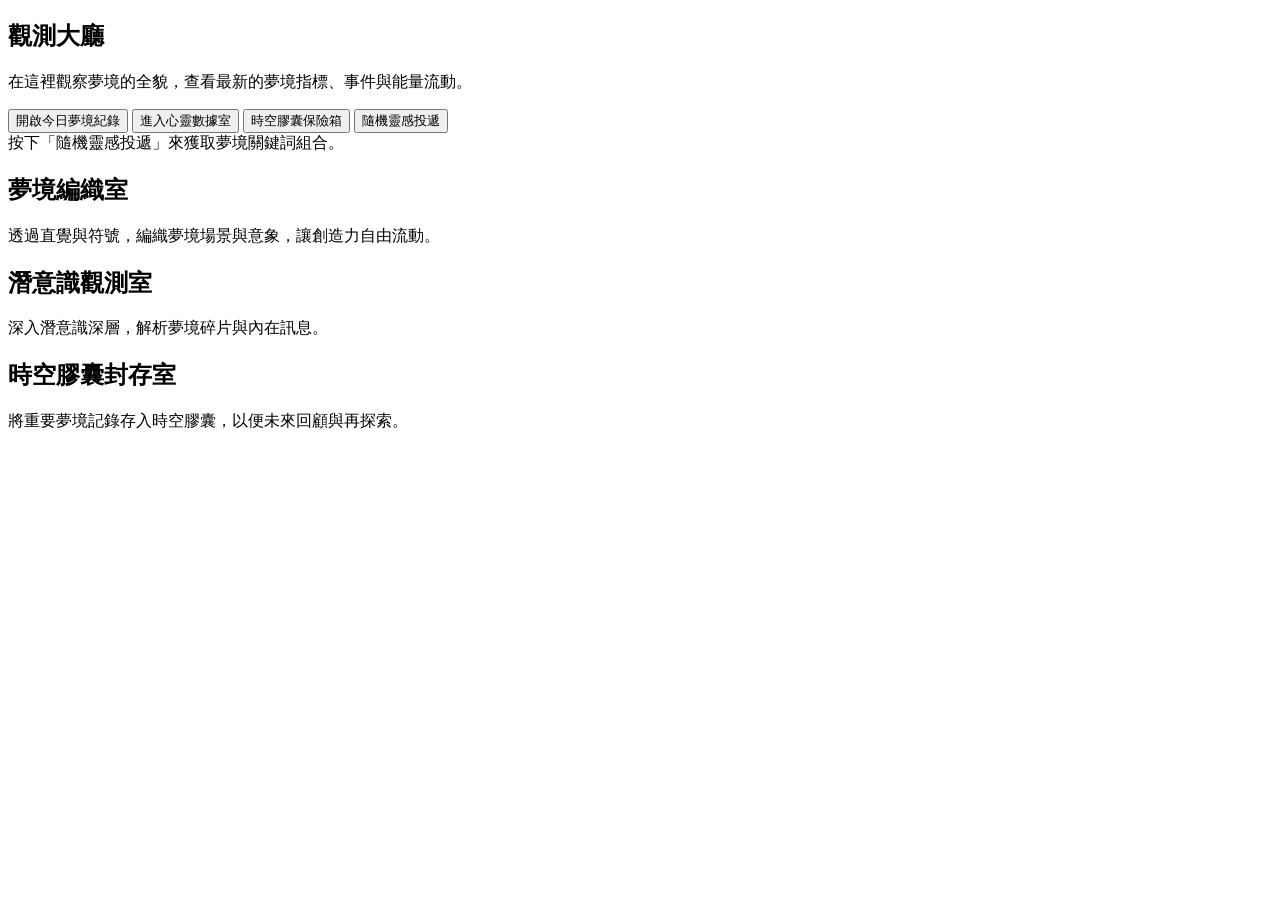
==== templates/index.html @ 9d3af102 "Initial commit" ====
<!DOCTYPE html>
<html lang="zh-Hant">
<head>
    <link rel="stylesheet" href="{{ url_for('static', filename='style.css') }}">
    <meta charset="UTF-8">
    <meta name="viewport" content="width=device-width, initial-scale=1.0">
    <title>夢境觀測</title>
</head>
<body>
    <main class="content">
        <section id="hall" class="panel active">
            <h2>觀測大廳</h2>
            <p>在這裡觀察夢境的全貌，查看最新的夢境指標、事件與能量流動。</p>
            <div class="action-grid">
                <button class="action-button" data-target="weaving">開啟今日夢境紀錄</button>
                <button class="action-button" data-target="subconscious">進入心靈數據室</button>
                <button class="action-button" data-target="capsule">時空膠囊保險箱</button>
                <button id="inspireBtn" class="action-button-secondary">隨機靈感投遞</button>
            </div>
            <div id="inspirationOutput" class="inspiration-box">按下「隨機靈感投遞」來獲取夢境關鍵詞組合。</div>
        </section>
        <section id="weaving" class="panel">
            <h2>夢境編織室</h2>
            <p>透過直覺與符號，編織夢境場景與意象，讓創造力自由流動。</p>
        </section>
        <section id="subconscious" class="panel">
            <h2>潛意識觀測室</h2>
            <p>深入潛意識深層，解析夢境碎片與內在訊息。</p>
        </section>
        <section id="capsule" class="panel">
            <h2>時空膠囊封存室</h2>
            <p>將重要夢境記錄存入時空膠囊，以便未來回顧與再探索。</p>
        </section>
    </main>

    <script>
        // 夢境靈感詞庫
        const dreamKeywords = [
            '月光軌跡',
            '星辰裂縫',
            '水晶迷宮',
            '記憶碎片',
            '幽夜花園',
            '風之回廊',
            '時間漩渦',
            '深海心聲',
            '銀色羽翼',
            '幻影之門'
        ];

        const inspireBtn = document.getElementById('inspireBtn');
        const inspirationOutput = document.getElementById('inspirationOutput');

        function getRandomKeywords(count) {
            const selected = [];
            const pool = [...dreamKeywords];

            while (selected.length < count && pool.length > 0) {
                const index = Math.floor(Math.random() * pool.length);
                selected.push(pool.splice(index, 1)[0]);
            }

            return selected;
        }

        inspireBtn.addEventListener('click', () => {
            const keywords = getRandomKeywords(3);
            inspirationOutput.textContent = `夢境靈感：${keywords.join(' / ')}`;
        });
    </script>
</body>
</html>
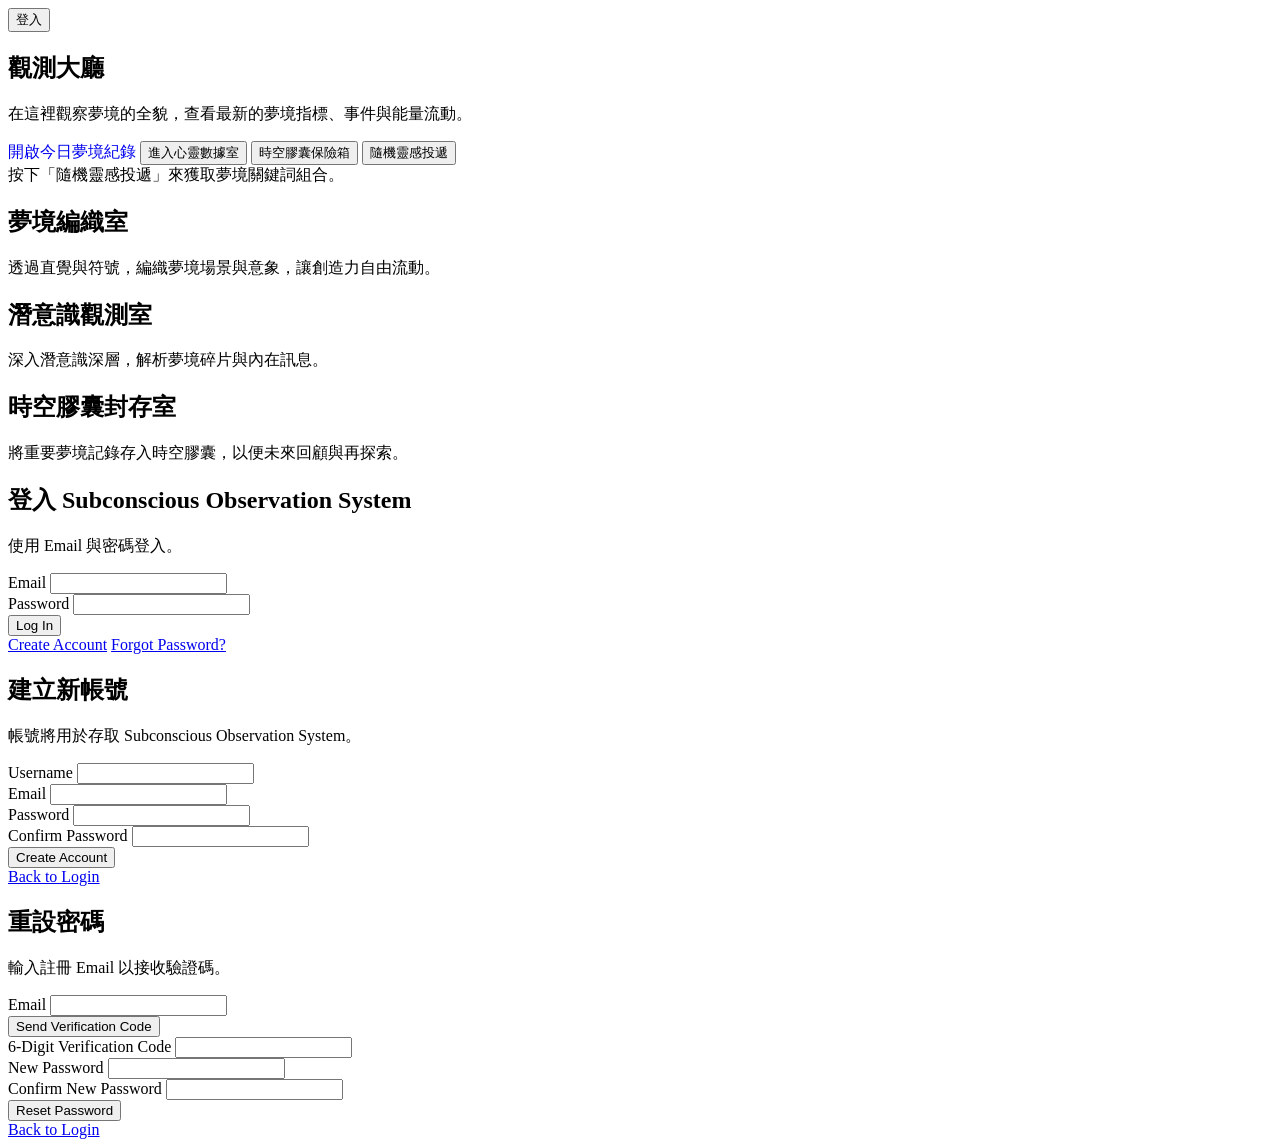
==== commit 332556a2: "新增心靈數據室功能" ====
--- a/templates/index.html
+++ b/templates/index.html
@@ -7,12 +7,16 @@
     <title>夢境觀測</title>
 </head>
 <body>
+    <div id="topAuthArea" class="top-auth-area">
+        <span id="topUserName" class="top-user-name"></span>
+        <button id="topLoginButton" class="top-login-button">登入</button>
+    </div>
     <main class="content">
         <section id="hall" class="panel active">
             <h2>觀測大廳</h2>
             <p>在這裡觀察夢境的全貌，查看最新的夢境指標、事件與能量流動。</p>
             <div class="action-grid">
-                <button class="action-button" data-target="weaving">開啟今日夢境紀錄</button>
+                <a href="/weaver" class="action-button" style="text-decoration: none; display: inline-block; text-align: center;">開啟今日夢境紀錄</a>
                 <button class="action-button" data-target="subconscious">進入心靈數據室</button>
                 <button class="action-button" data-target="capsule">時空膠囊保險箱</button>
                 <button id="inspireBtn" class="action-button-secondary">隨機靈感投遞</button>
@@ -31,10 +35,105 @@
             <h2>時空膠囊封存室</h2>
             <p>將重要夢境記錄存入時空膠囊，以便未來回顧與再探索。</p>
         </section>
+
+        <section id="page-login" class="panel">
+            <div class="auth-panel">
+                <h2>登入 Subconscious Observation System</h2>
+                <p class="form-note">使用 Email 與密碼登入。</p>
+                <form id="loginForm" class="auth-form">
+                    <div class="form-field">
+                        <label for="loginEmail">Email</label>
+                        <input id="loginEmail" name="email" type="email" autocomplete="username" required>
+                    </div>
+                    <div class="form-field">
+                        <label for="loginPassword">Password</label>
+                        <input id="loginPassword" name="password" type="password" autocomplete="current-password" required>
+                    </div>
+                    <button type="submit" class="primary-button">Log In</button>
+                    <div id="loginMessage" class="validation-message"></div>
+                </form>
+                <div class="auth-footer">
+                    <a href="#signup" class="auth-link">Create Account</a>
+                    <a href="#forgot" class="auth-link">Forgot Password?</a>
+                </div>
+            </div>
+        </section>
+
+        <section id="page-signup" class="panel">
+            <div class="auth-panel">
+                <h2>建立新帳號</h2>
+                <p class="form-note">帳號將用於存取 Subconscious Observation System。</p>
+                <form id="signupForm" class="auth-form">
+                    <div class="form-field">
+                        <label for="signupUsername">Username</label>
+                        <input id="signupUsername" name="username" type="text" autocomplete="username" required>
+                    </div>
+                    <div class="form-field">
+                        <label for="signupEmail">Email</label>
+                        <input id="signupEmail" name="email" type="email" autocomplete="email" required>
+                    </div>
+                    <div class="form-field">
+                        <label for="signupPassword">Password</label>
+                        <input id="signupPassword" name="password" type="password" autocomplete="new-password" required>
+                    </div>
+                    <div class="form-field">
+                        <label for="signupConfirmPassword">Confirm Password</label>
+                        <input id="signupConfirmPassword" name="confirmPassword" type="password" autocomplete="new-password" required>
+                    </div>
+                    <div id="signupValidation" class="validation-message"></div>
+                    <button id="signupButton" type="submit" class="primary-button">Create Account</button>
+                    <div id="signupMessage" class="validation-message"></div>
+                </form>
+                <div class="auth-footer">
+                    <a href="#login" class="auth-link">Back to Login</a>
+                </div>
+            </div>
+        </section>
+
+        <section id="page-forgot" class="panel">
+            <div class="auth-panel">
+                <h2>重設密碼</h2>
+                <p class="form-note">輸入註冊 Email 以接收驗證碼。</p>
+                <div id="forgotStage1" class="forgot-stage active">
+                    <form id="forgotEmailForm" class="auth-form">
+                        <div class="form-field">
+                            <label for="forgotEmail">Email</label>
+                            <input id="forgotEmail" name="email" type="email" autocomplete="email" required>
+                        </div>
+                        <button id="sendCodeButton" type="button" class="primary-button">Send Verification Code</button>
+                        <div id="forgotEmailMessage" class="validation-message"></div>
+                    </form>
+                </div>
+                <div id="forgotStage2" class="forgot-stage">
+                    <form id="resetPasswordForm" class="auth-form">
+                        <div class="form-field">
+                            <label for="verificationCode">6-Digit Verification Code</label>
+                            <input id="verificationCode" name="code" type="text" inputmode="numeric" pattern="\d{6}" required>
+                        </div>
+                        <div class="form-field">
+                            <label for="newPassword">New Password</label>
+                            <input id="newPassword" name="password" type="password" autocomplete="new-password" required>
+                        </div>
+                        <div class="form-field">
+                            <label for="confirmNewPassword">Confirm New Password</label>
+                            <input id="confirmNewPassword" name="confirmPassword" type="password" autocomplete="new-password" required>
+                        </div>
+                        <div id="resetValidation" class="validation-message"></div>
+                        <button id="resetPasswordButton" type="submit" class="primary-button">Reset Password</button>
+                        <div id="resetPasswordMessage" class="validation-message"></div>
+                    </form>
+                </div>
+                <div class="auth-footer">
+                    <a href="#login" class="auth-link">Back to Login</a>
+                </div>
+            </div>
+        </section>
     </main>
 
     <script>
-        // 夢境靈感詞庫
+        const API_BASE = '/api';
+        let currentUser = JSON.parse(localStorage.getItem('currentUser'));
+        
         const dreamKeywords = [
             '月光軌跡',
             '星辰裂縫',
@@ -54,12 +153,10 @@
         function getRandomKeywords(count) {
             const selected = [];
             const pool = [...dreamKeywords];
-
             while (selected.length < count && pool.length > 0) {
                 const index = Math.floor(Math.random() * pool.length);
                 selected.push(pool.splice(index, 1)[0]);
             }
-
             return selected;
         }
 
@@ -67,6 +164,247 @@
             const keywords = getRandomKeywords(3);
             inspirationOutput.textContent = `夢境靈感：${keywords.join(' / ')}`;
         });
+
+        function showPage(pageId) {
+            document.querySelectorAll('.panel').forEach((panel) => {
+                panel.classList.toggle('active', panel.id === pageId);
+            });
+        }
+
+        function routeFromHash() {
+            const hash = window.location.hash.replace('#', '');
+            const allowed = ['login', 'signup', 'forgot'];
+            if (allowed.includes(hash)) {
+                showPage(`page-${hash}`);
+                if (hash === 'forgot') {
+                    showForgotStage(1);
+                }
+                return;
+            }
+            showPage('hall');
+        }
+
+        function setValidationMessage(element, text, success = false) {
+            element.textContent = text;
+            element.className = `validation-message ${success ? 'success' : 'error'}`;
+        }
+
+        async function handleLogin(event) {
+            event.preventDefault();
+            const email = document.getElementById('loginEmail').value.trim();
+            const password = document.getElementById('loginPassword').value;
+            const messageEl = document.getElementById('loginMessage');
+
+            if (!email || !password) {
+                setValidationMessage(messageEl, '請輸入 Email 與密碼。');
+                return;
+            }
+
+            const response = await fetch(`${API_BASE}/login`, {
+                method: 'POST',
+                headers: { 'Content-Type': 'application/json' },
+                body: JSON.stringify({ email, password })
+            });
+            const result = await response.json();
+
+            if (response.ok && result.success) {
+                setValidationMessage(messageEl, '登入成功，正在進入系統...', true);
+                currentUser = { email, username: result.user?.username || '' };
+                localStorage.setItem('currentUser', JSON.stringify(currentUser));
+                updateTopButton();
+                window.location.hash = '';
+            } else {
+                setValidationMessage(messageEl, result.message || '登入失敗，請檢查帳號密碼。');
+            }
+        }
+
+        async function handleSignup(event) {
+            event.preventDefault();
+            const username = document.getElementById('signupUsername').value.trim();
+            const email = document.getElementById('signupEmail').value.trim();
+            const password = document.getElementById('signupPassword').value;
+            const confirmPassword = document.getElementById('signupConfirmPassword').value;
+            const messageEl = document.getElementById('signupMessage');
+            const validationEl = document.getElementById('signupValidation');
+
+            if (!username || !email || !password || !confirmPassword) {
+                setValidationMessage(messageEl, '請完整填寫所有欄位。');
+                return;
+            }
+            if (password !== confirmPassword) {
+                setValidationMessage(validationEl, '密碼與確認密碼不一致。');
+                return;
+            }
+
+            const response = await fetch(`${API_BASE}/signup`, {
+                method: 'POST',
+                headers: { 'Content-Type': 'application/json' },
+                body: JSON.stringify({ username, email, password, confirmPassword })
+            });
+            const result = await response.json();
+
+            if (response.ok && result.success) {
+                setValidationMessage(messageEl, '帳號建立完成，請登入。', true);
+                window.location.hash = 'login';
+            } else {
+                setValidationMessage(messageEl, result.message || '註冊失敗，請重試。');
+            }
+        }
+
+        async function sendVerificationCode() {
+            const email = document.getElementById('forgotEmail').value.trim();
+            const messageEl = document.getElementById('forgotEmailMessage');
+
+            if (!email) {
+                setValidationMessage(messageEl, '請輸入註冊 Email。');
+                return;
+            }
+
+            const response = await fetch(`${API_BASE}/forgot-password`, {
+                method: 'POST',
+                headers: { 'Content-Type': 'application/json' },
+                body: JSON.stringify({ email })
+            });
+            const result = await response.json();
+
+            if (response.ok && result.success) {
+                setValidationMessage(messageEl, '驗證碼已寄出，請檢查信箱。', true);
+                showForgotStage(2);
+            } else {
+                setValidationMessage(messageEl, result.message || '無法寄送驗證碼。');
+            }
+        }
+
+        function showForgotStage(stage) {
+            document.querySelectorAll('.forgot-stage').forEach((section, index) => {
+                section.classList.toggle('active', index + 1 === stage);
+            });
+        }
+
+        async function handleResetPassword(event) {
+            event.preventDefault();
+            const email = document.getElementById('forgotEmail').value.trim();
+            const code = document.getElementById('verificationCode').value.trim();
+            const password = document.getElementById('newPassword').value;
+            const confirmPassword = document.getElementById('confirmNewPassword').value;
+            const messageEl = document.getElementById('resetPasswordMessage');
+            const validationEl = document.getElementById('resetValidation');
+
+            if (!code || !password || !confirmPassword) {
+                setValidationMessage(messageEl, '請填寫所有重設欄位。');
+                return;
+            }
+            if (password !== confirmPassword) {
+                setValidationMessage(validationEl, '新密碼與確認密碼不一致。');
+                return;
+            }
+
+            const response = await fetch(`${API_BASE}/reset-password`, {
+                method: 'POST',
+                headers: { 'Content-Type': 'application/json' },
+                body: JSON.stringify({ email, code, password })
+            });
+            const result = await response.json();
+
+            if (response.ok && result.success) {
+                setValidationMessage(messageEl, '密碼重設成功，請重新登入。', true);
+                window.location.hash = 'login';
+            } else {
+                setValidationMessage(messageEl, result.message || '重設失敗，請確認驗證碼與密碼。');
+            }
+        }
+
+        function setupPasswordMatchValidation() {
+            const passwordField = document.getElementById('signupPassword');
+            const confirmField = document.getElementById('signupConfirmPassword');
+            const validationEl = document.getElementById('signupValidation');
+
+            const checkMatch = () => {
+                if (!passwordField.value || !confirmField.value) {
+                    validationEl.textContent = '';
+                    return;
+                }
+                if (passwordField.value === confirmField.value) {
+                    setValidationMessage(validationEl, '密碼一致。', true);
+                } else {
+                    setValidationMessage(validationEl, '密碼不一致。');
+                }
+            };
+
+            passwordField.addEventListener('input', checkMatch);
+            confirmField.addEventListener('input', checkMatch);
+        }
+
+        function setupForgotPasswordValidation() {
+            const newPassword = document.getElementById('newPassword');
+            const confirmNewPassword = document.getElementById('confirmNewPassword');
+            const validationEl = document.getElementById('resetValidation');
+
+            const checkMatch = () => {
+                if (!newPassword.value || !confirmNewPassword.value) {
+                    validationEl.textContent = '';
+                    return;
+                }
+                if (newPassword.value === confirmNewPassword.value) {
+                    setValidationMessage(validationEl, '新密碼一致。', true);
+                } else {
+                    setValidationMessage(validationEl, '新密碼不一致。');
+                }
+            };
+
+            newPassword.addEventListener('input', checkMatch);
+            confirmNewPassword.addEventListener('input', checkMatch);
+        }
+
+        function updateTopButton() {
+            const button = document.getElementById('topLoginButton');
+            const nameLabel = document.getElementById('topUserName');
+            if (currentUser) {
+                button.textContent = '登出';
+                button.onclick = handleLogout;
+                nameLabel.textContent = currentUser.username ? `Hello, ${currentUser.username}` : '';
+            } else {
+                button.textContent = '登入';
+                button.onclick = () => {
+                    window.location.hash = 'login';
+                };
+                nameLabel.textContent = '';
+            }
+        }
+
+        function setupSubconsciousButton() {
+            const button = document.querySelector('button[data-target="subconscious"]');
+            if (!button) return;
+            button.addEventListener('click', () => {
+                window.location.href = '/data';
+            });
+        }
+
+        function handleLogout() {
+            const confirmed = confirm('確實要登出嗎？');
+            if (confirmed) {
+                currentUser = null;
+                localStorage.removeItem('currentUser');
+                updateTopButton();
+                showPage('hall');
+                window.location.hash = '';
+            }
+        }
+
+        document.addEventListener('DOMContentLoaded', () => {
+            updateTopButton();
+            routeFromHash();
+            document.getElementById('loginForm').addEventListener('submit', handleLogin);
+            document.getElementById('signupForm').addEventListener('submit', handleSignup);
+            document.getElementById('forgotEmailForm').addEventListener('submit', (event) => event.preventDefault());
+            document.getElementById('sendCodeButton').addEventListener('click', sendVerificationCode);
+            document.getElementById('resetPasswordForm').addEventListener('submit', handleResetPassword);
+            setupPasswordMatchValidation();
+            setupForgotPasswordValidation();
+            setupSubconsciousButton();
+        });
+
+        window.addEventListener('hashchange', routeFromHash);
     </script>
 </body>
 </html>
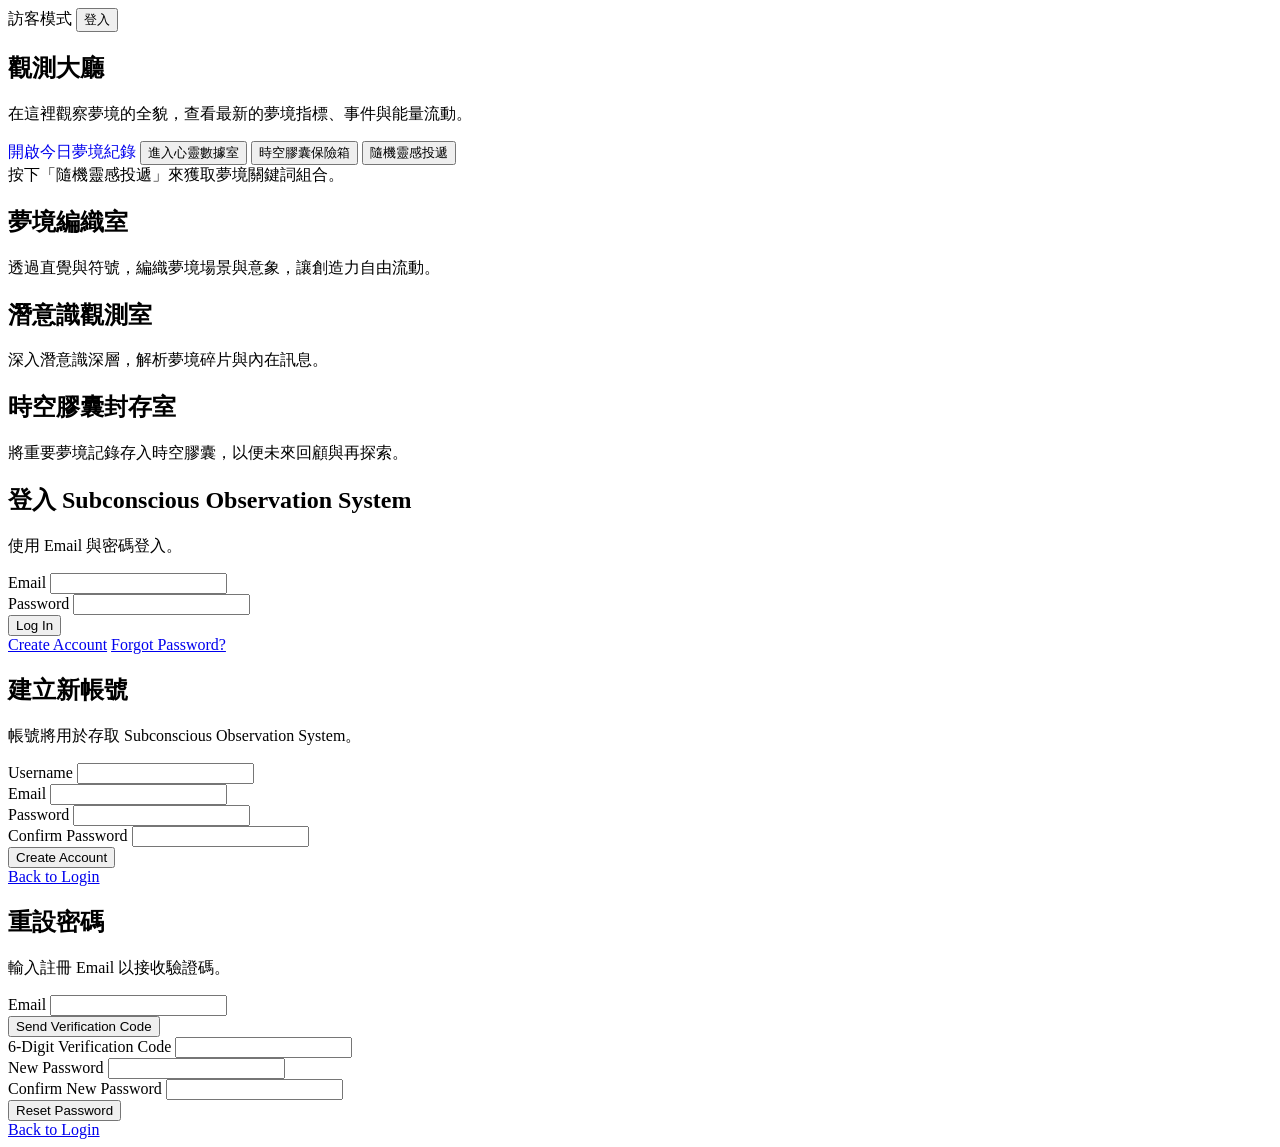
==== commit d1e797d6: "新增夢境紀錄 調整登入系統 創建資料庫 夢境分析增加日期、不使用AI" ====
--- a/templates/index.html
+++ b/templates/index.html
@@ -132,7 +132,22 @@
 
     <script>
         const API_BASE = '/api';
-        let currentUser = JSON.parse(localStorage.getItem('currentUser'));
+        let currentUser = null;
+
+        async function refreshSession() {
+            try {
+                const response = await fetch(`${API_BASE}/session`, { method: 'GET' });
+                const result = await response.json();
+                currentUser = result.success ? result.user : null;
+            } catch (e) {
+                currentUser = null;
+            }
+
+            if (!currentUser) {
+                localStorage.removeItem('currentUser');
+            }
+            updateTopButton();
+        }
         
         const dreamKeywords = [
             '月光軌跡',
@@ -362,13 +377,13 @@
             if (currentUser) {
                 button.textContent = '登出';
                 button.onclick = handleLogout;
-                nameLabel.textContent = currentUser.username ? `Hello, ${currentUser.username}` : '';
+                nameLabel.textContent = currentUser.username ? `Hello, ${currentUser.username}` : '訪客模式';
             } else {
                 button.textContent = '登入';
                 button.onclick = () => {
                     window.location.hash = 'login';
                 };
-                nameLabel.textContent = '';
+                nameLabel.textContent = '訪客模式';
             }
         }
 
@@ -380,19 +395,24 @@
             });
         }
 
-        function handleLogout() {
+        async function handleLogout() {
             const confirmed = confirm('確實要登出嗎？');
-            if (confirmed) {
-                currentUser = null;
-                localStorage.removeItem('currentUser');
-                updateTopButton();
-                showPage('hall');
-                window.location.hash = '';
-            }
-        }
-
-        document.addEventListener('DOMContentLoaded', () => {
+            if (!confirmed) return;
+
+            try {
+                await fetch(`${API_BASE}/logout`, { method: 'POST' });
+            } catch (e) {
+                // ignore network errors; still clear client state
+            }
+
+            localStorage.removeItem('currentUser');
+            currentUser = null;
             updateTopButton();
+            window.location.href = '/';
+        }
+
+        document.addEventListener('DOMContentLoaded', async () => {
+            await refreshSession();
             routeFromHash();
             document.getElementById('loginForm').addEventListener('submit', handleLogin);
             document.getElementById('signupForm').addEventListener('submit', handleSignup);
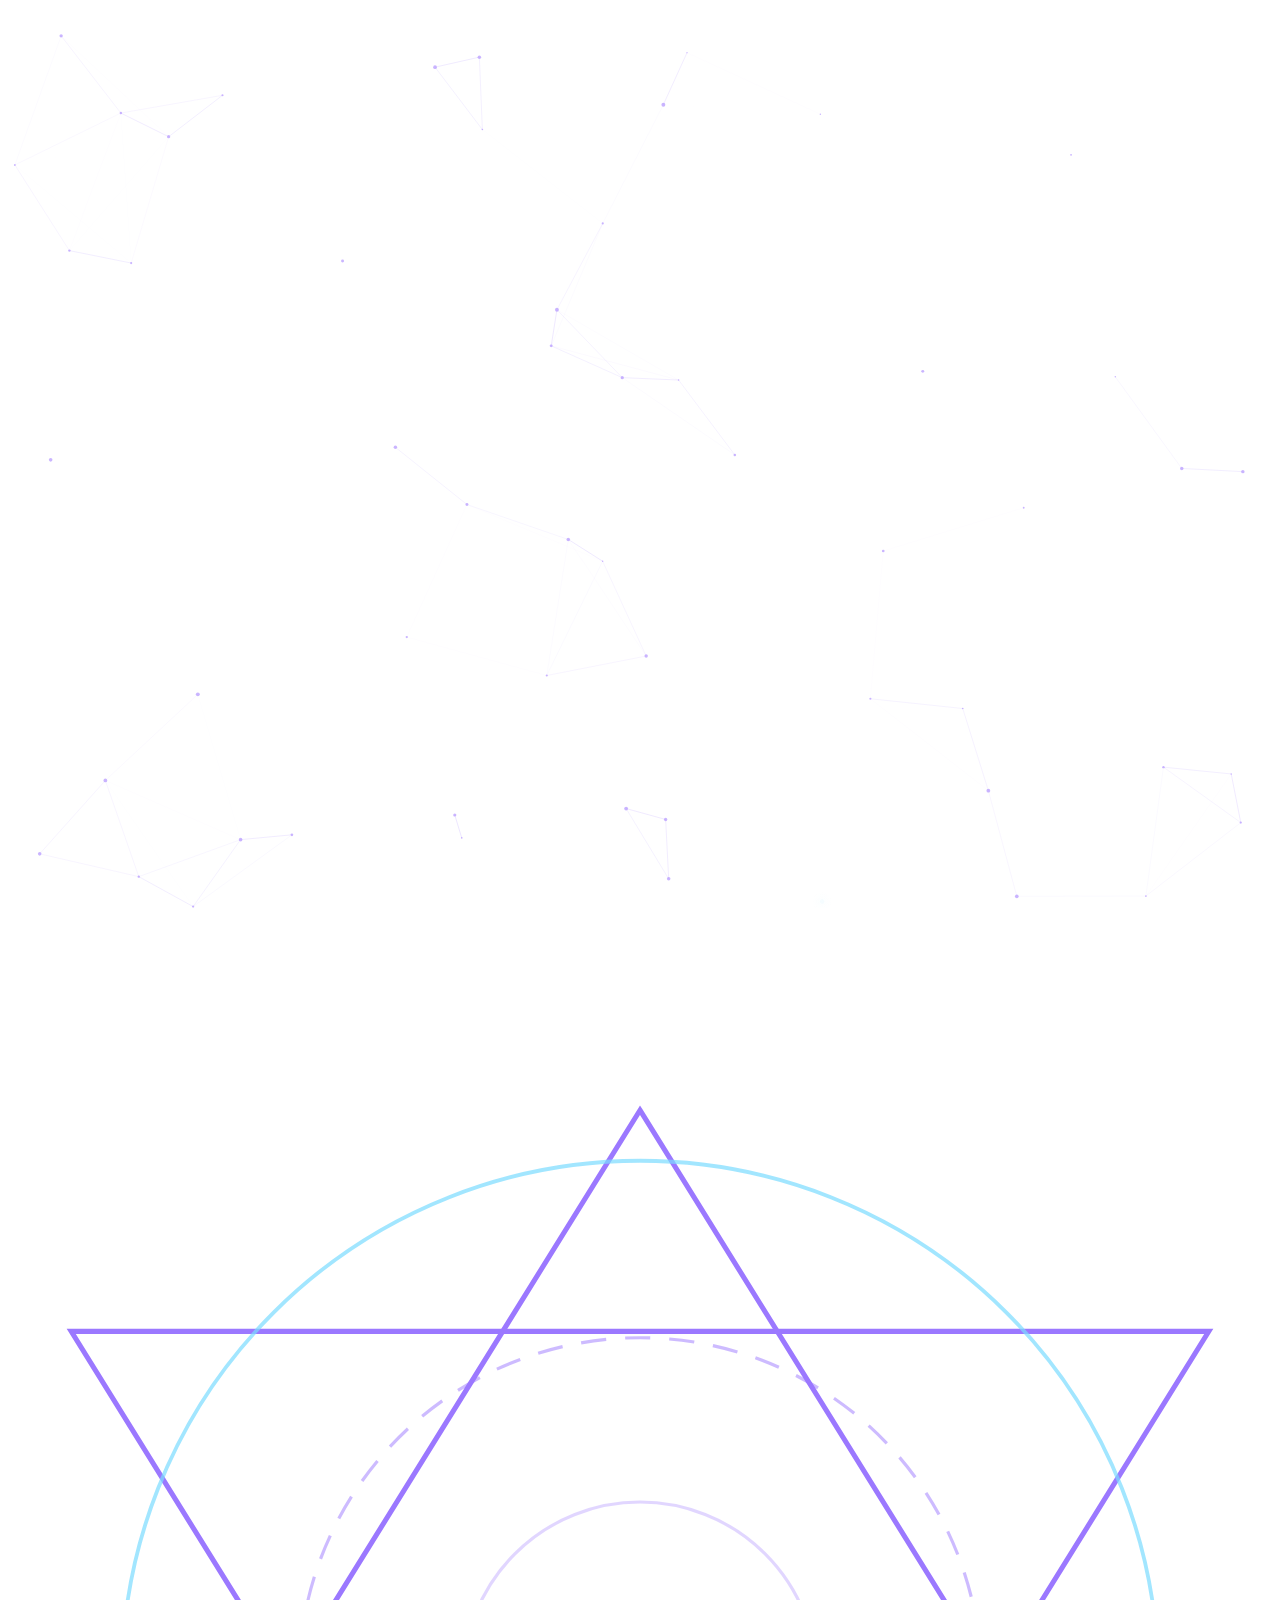
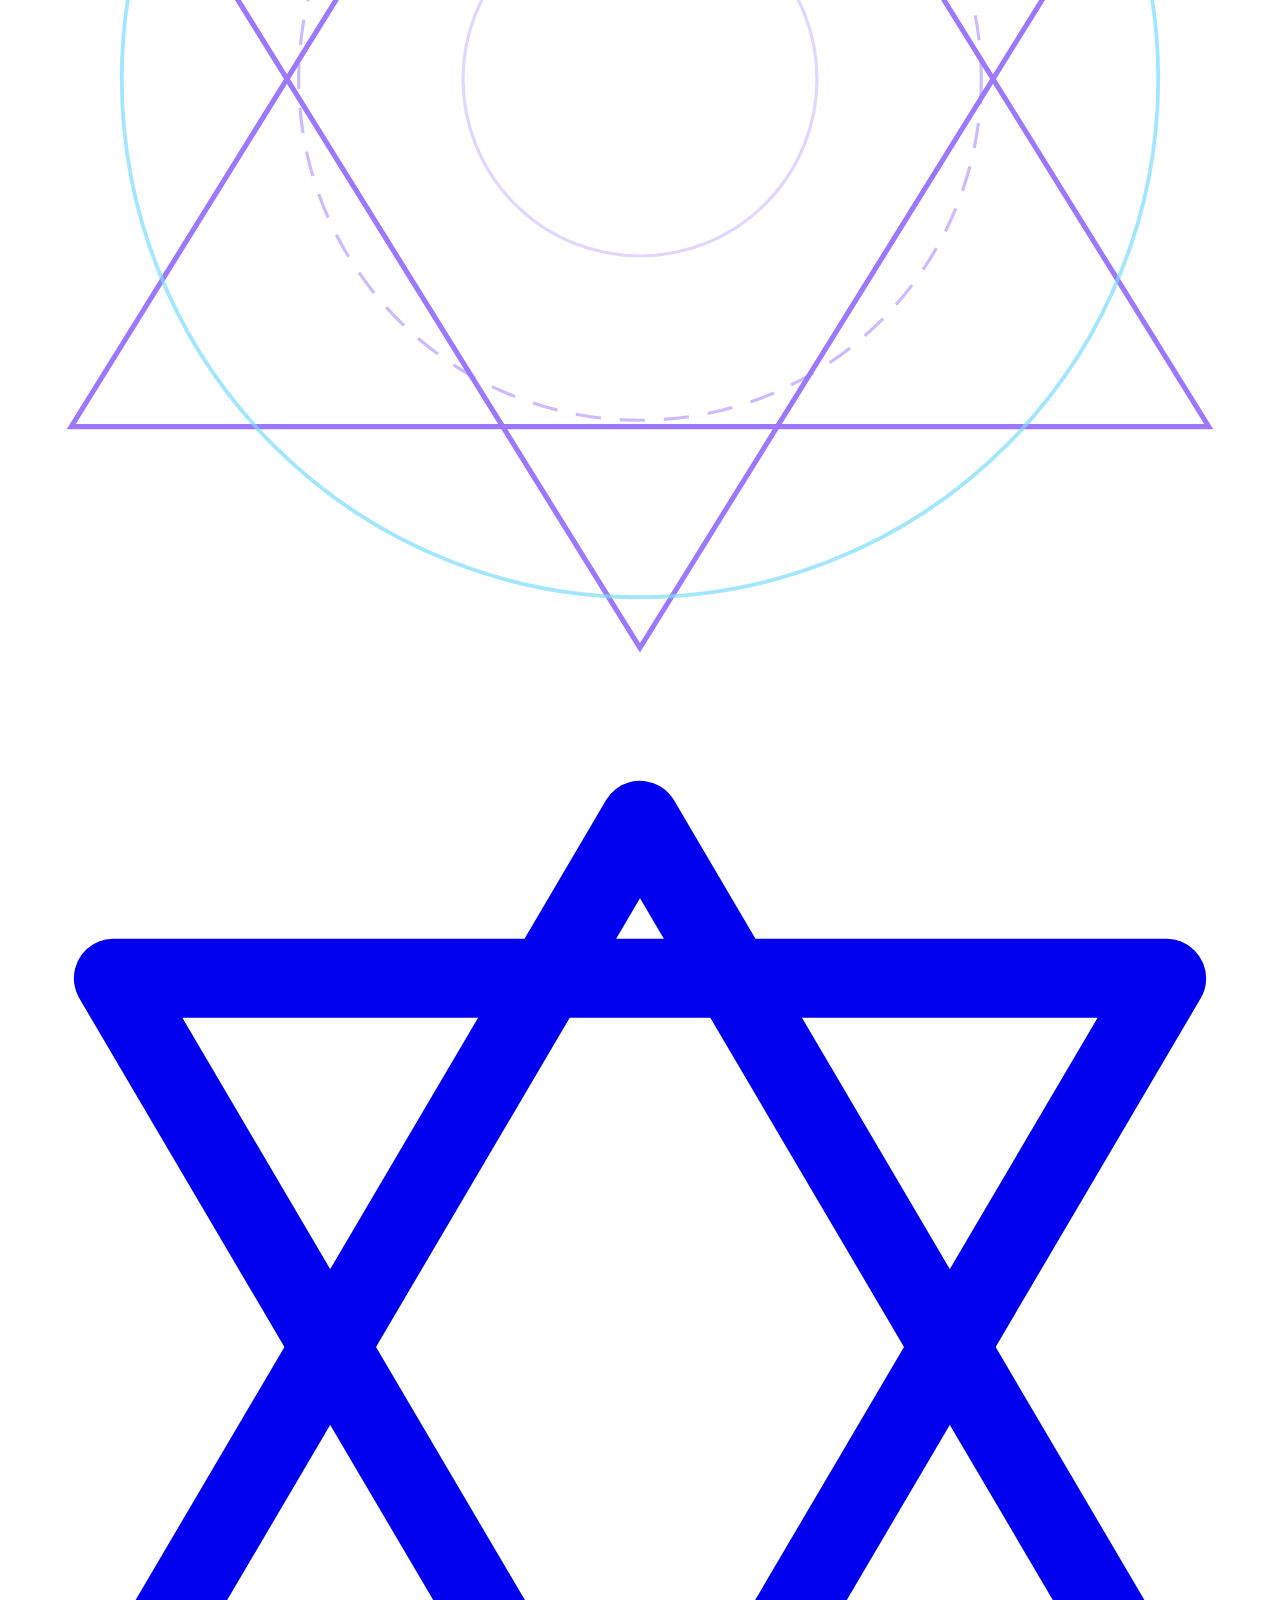
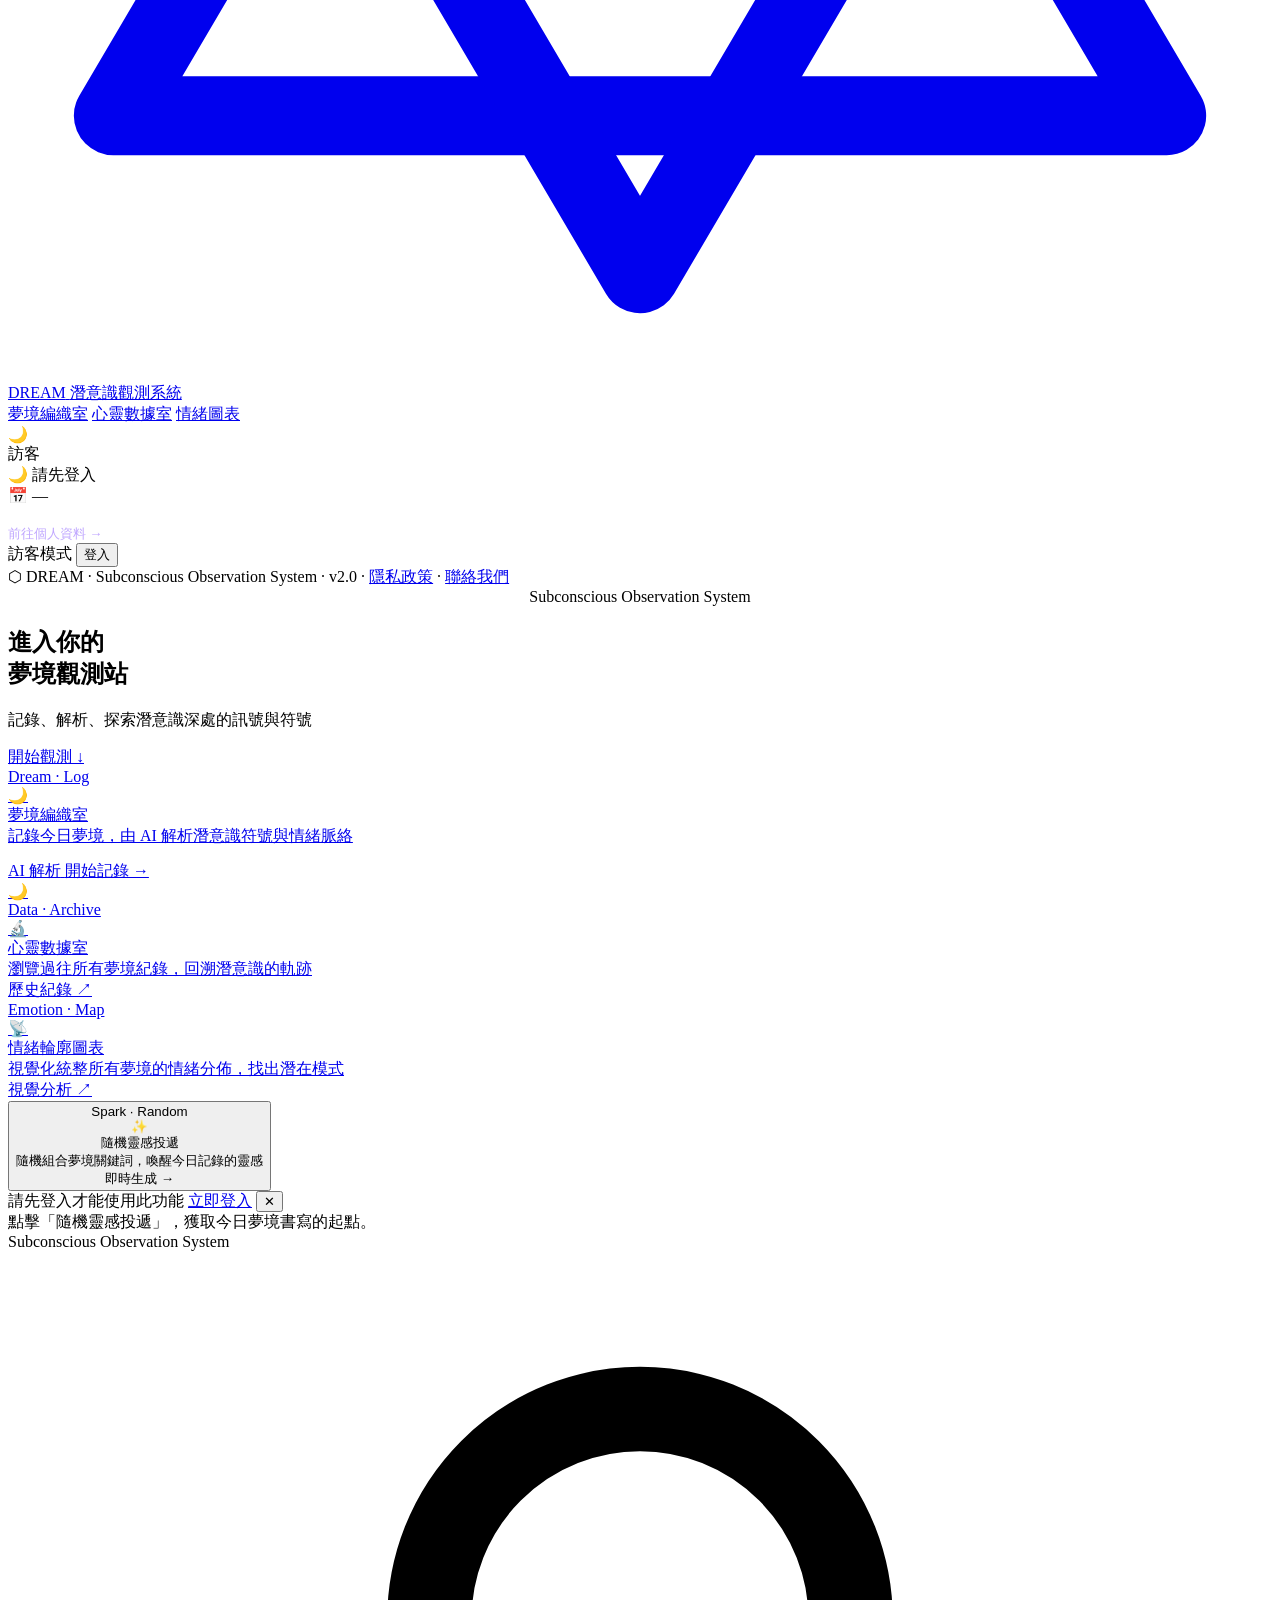
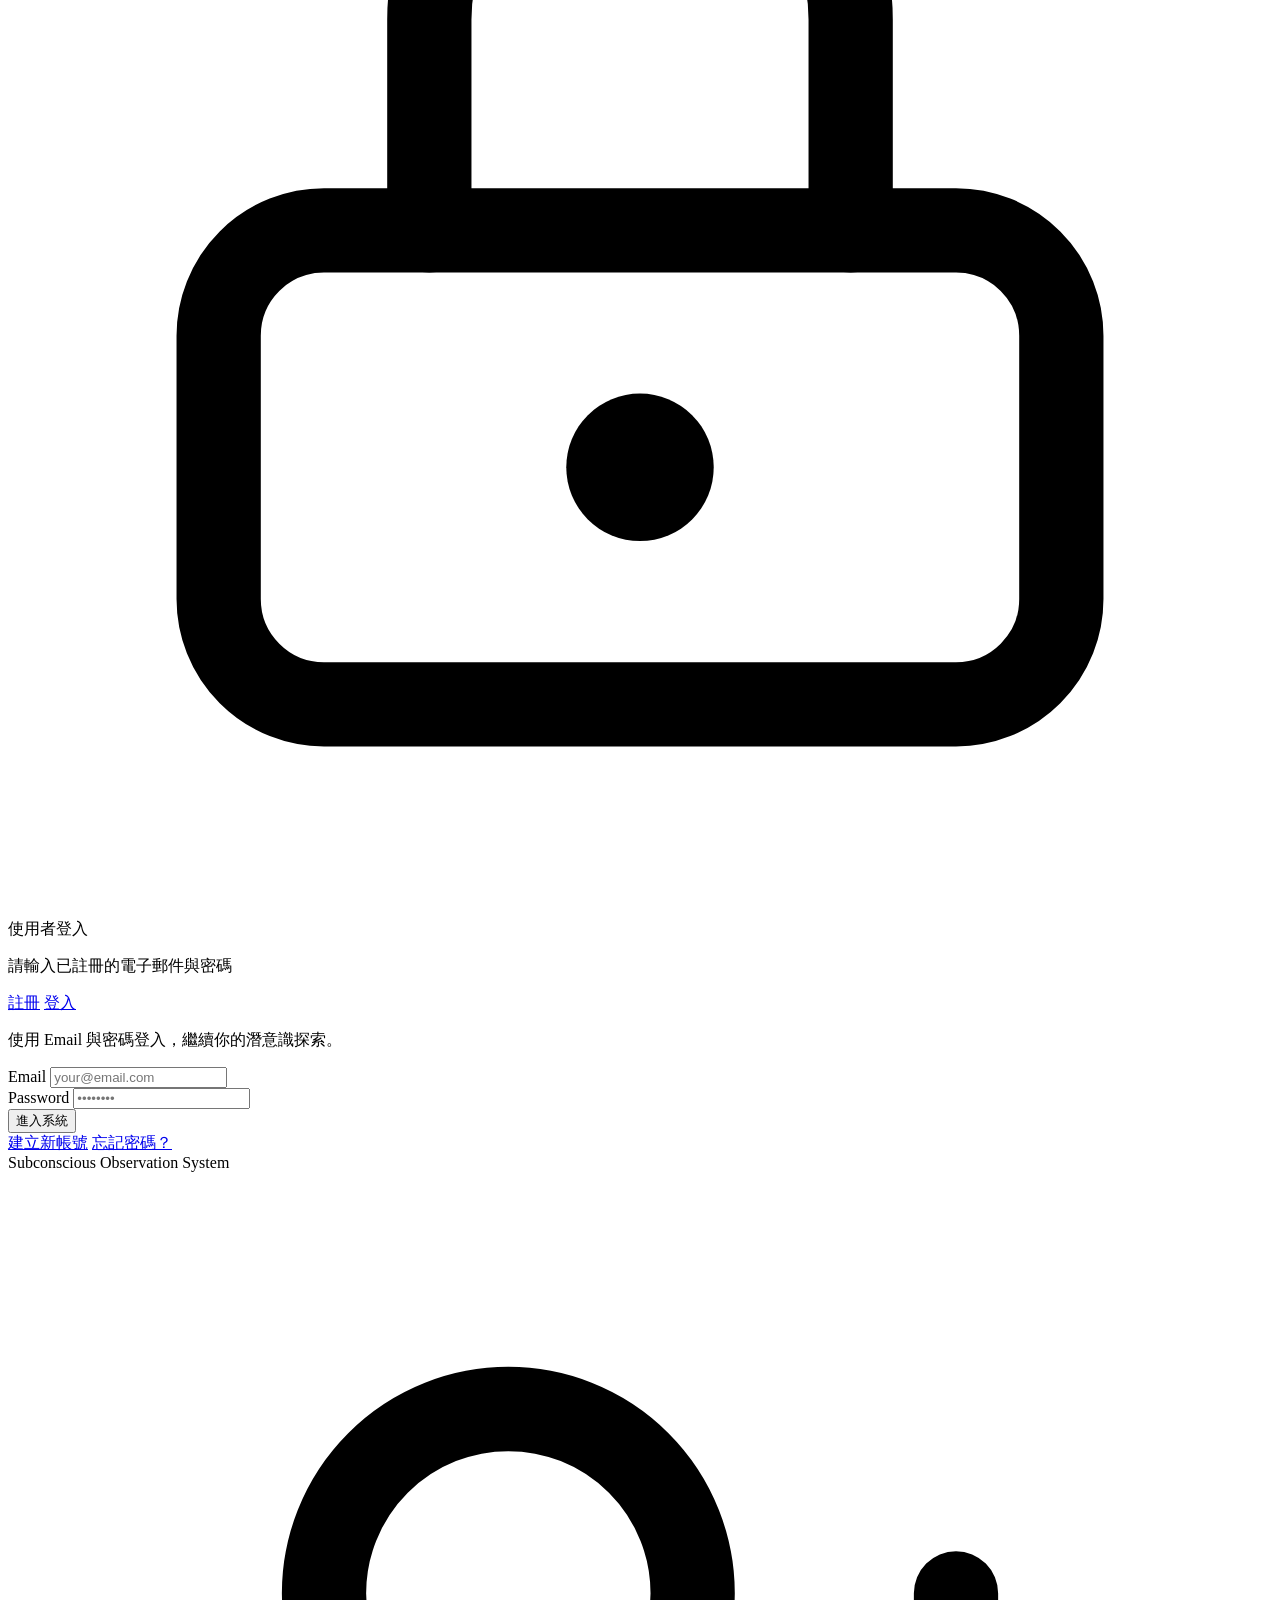
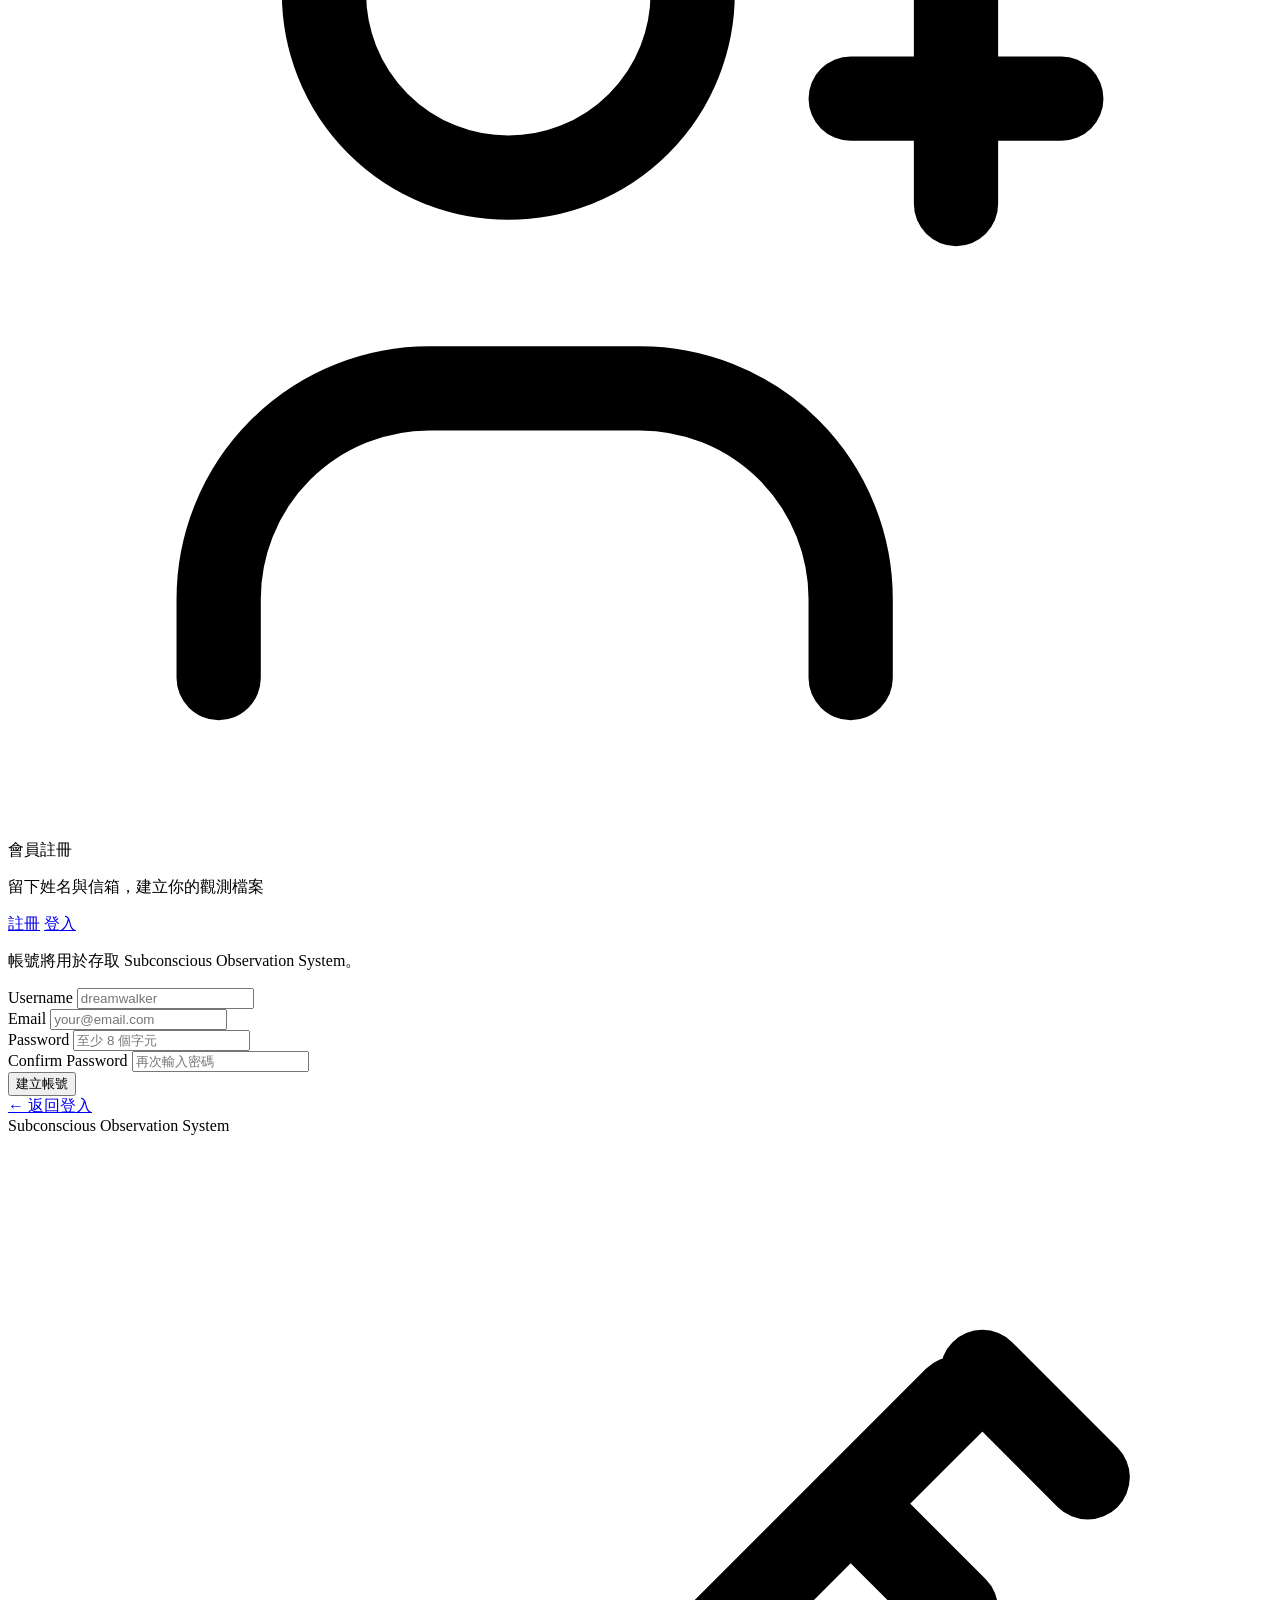
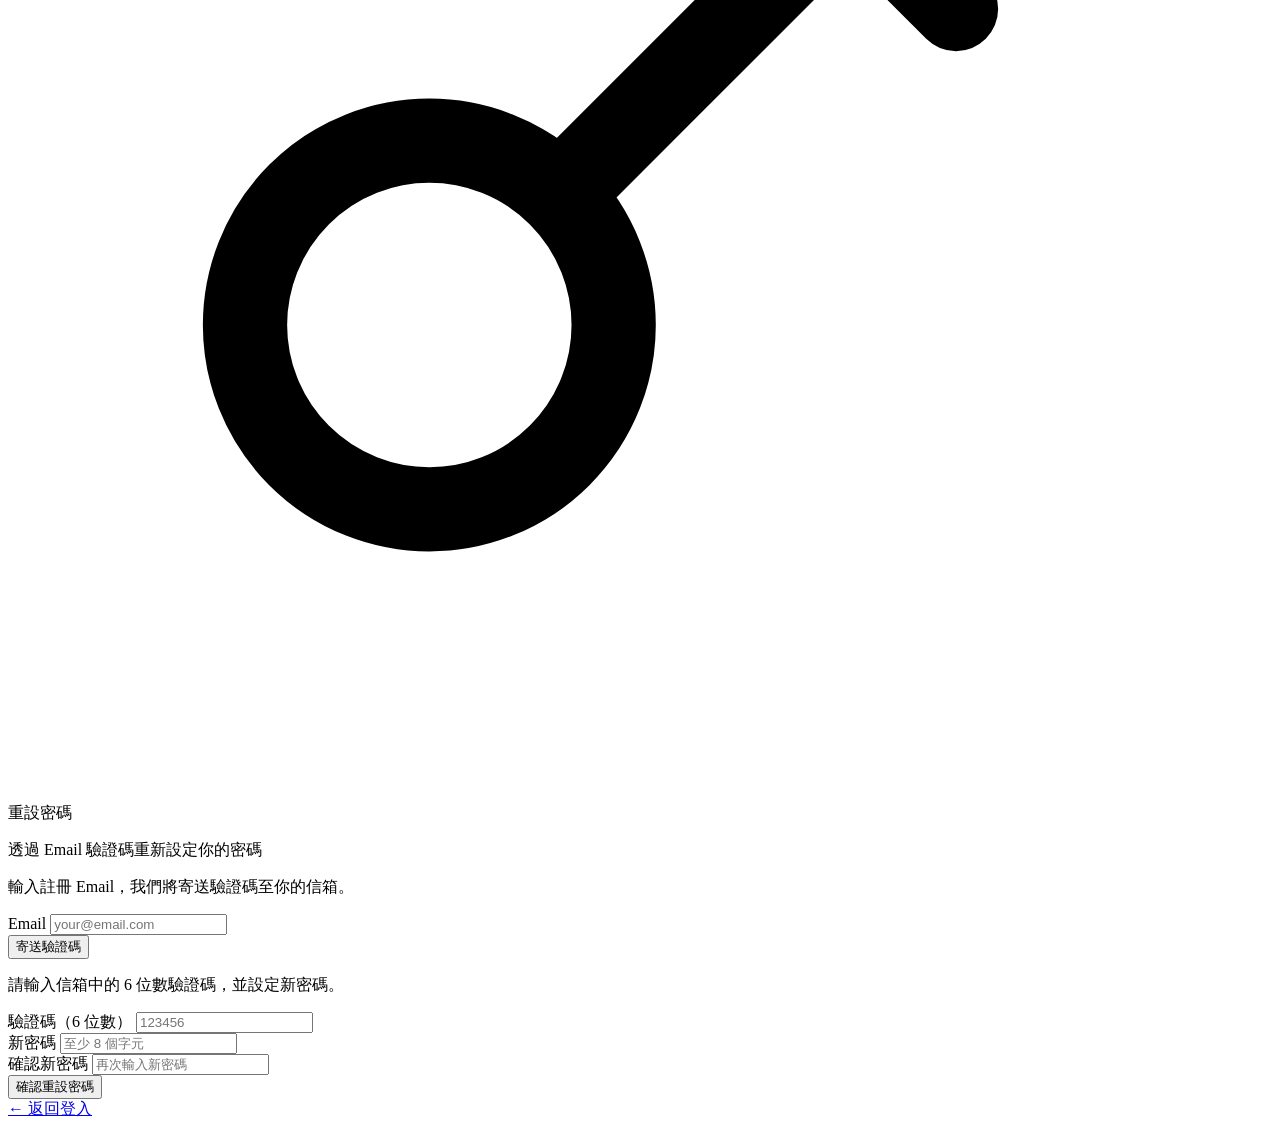
==== commit 48a3c4fe: "新增遊戲紀錄" ====
--- a/templates/index.html
+++ b/templates/index.html
@@ -4,133 +4,570 @@
     <link rel="stylesheet" href="{{ url_for('static', filename='style.css') }}">
     <meta charset="UTF-8">
     <meta name="viewport" content="width=device-width, initial-scale=1.0">
-    <title>夢境觀測</title>
+    <title>Subconscious Observation System</title>
 </head>
 <body>
-    <div id="topAuthArea" class="top-auth-area">
-        <span id="topUserName" class="top-user-name"></span>
-        <button id="topLoginButton" class="top-login-button">登入</button>
+
+    <!-- 神經網絡 Canvas 背景 -->
+    <canvas id="neural-canvas" aria-hidden="true"></canvas>
+
+    <!-- 星點背景 -->
+    <div id="star-layer" aria-hidden="true"></div>
+
+    <!-- 環境光球 -->
+    <div class="ambient-orb one" aria-hidden="true"></div>
+    <div class="ambient-orb two" aria-hidden="true"></div>
+    <div class="ambient-orb three" aria-hidden="true"></div>
+
+    <!-- 六芒星水印 -->
+    <svg class="sigil-bg" viewBox="0 0 200 200" aria-hidden="true">
+        <polygon points="100,10 190,155 10,155" fill="none" stroke="rgba(155,120,255,1)" stroke-width="0.8"/>
+        <polygon points="100,190 10,45 190,45" fill="none" stroke="rgba(155,120,255,1)" stroke-width="0.8"/>
+        <circle cx="100" cy="100" r="82" fill="none" stroke="rgba(123,220,255,.7)" stroke-width="0.6"/>
+        <circle cx="100" cy="100" r="54" fill="none" stroke="rgba(155,120,255,.5)" stroke-width="0.5" stroke-dasharray="4 3"/>
+        <circle cx="100" cy="100" r="28" fill="none" stroke="rgba(155,120,255,.3)" stroke-width="0.5"/>
+    </svg>
+
+    <!-- 頂部導航列 -->
+    <header class="top-navbar" role="banner">
+        <a href="/" class="nav-logo active" aria-label="回到首頁" id="navLogo">
+            <svg class="nav-logo-icon" viewBox="0 0 24 24" fill="none" aria-hidden="true">
+                <polygon points="12,2 22,19 2,19" fill="none" stroke="currentColor" stroke-width="1.5" stroke-linejoin="round"/>
+                <polygon points="12,22 2,5 22,5" fill="none" stroke="currentColor" stroke-width="1.5" stroke-linejoin="round"/>
+            </svg>
+            <span class="nav-logo-text">DREAM</span>
+            <span class="nav-logo-sub">潛意識觀測系統</span>
+        </a>
+        <nav class="nav-links" aria-label="主要導航">
+            <a href="/weaver" class="nav-link">夢境編織室</a>
+            <a href="/data" class="nav-link">心靈數據室</a>
+            <a href="/capsule" class="nav-link">情緒圖表</a>
+        </nav>
+        <div id="topAuthArea" class="top-auth-area" role="navigation" aria-label="帳號管理">
+    <div class="nav-avatar-link" id="navAvatarWrapper" title="帳號選單" aria-label="帳號選單" style="cursor:pointer;">
+        <div id="navAvatarInner" class="nav-avatar-inner">?</div>
+
+        <!-- 下拉選單：登入後顯示 dashboard 資訊 -->
+        <div class="user-dropdown" id="userDropdown">
+            <div class="user-dropdown-name" id="ddUsername">訪客</div>
+            <div class="user-dropdown-item">
+                <span class="db-icon">🌙</span>
+                <span id="dbDreamCount">載入中…</span>
+            </div>
+            <div class="user-dropdown-item">
+                <span class="db-icon">📅</span>
+                <span id="dbLastDate">—</span>
+            </div>
+            <div class="user-dropdown-item" style="margin-top:8px; border-top:1px solid rgba(255,255,255,0.06); padding-top:10px;">
+                <a href="/profile" style="color:rgba(180,150,255,0.85); text-decoration:none; font-size:0.82rem;">前往個人資料 →</a>
+            </div>
+        </div>
+        </div>
+        <span id="topUserName" class="top-user-name" aria-live="polite">訪客模式</span>
+        <button id="topLoginButton" class="top-login-button" aria-label="登入帳號">登入</button>
     </div>
+    </header>
+
+    <!-- 頁尾 -->
+    <footer class="site-footer" aria-label="頁尾資訊">
+        <div class="footer-inner">
+            <span class="footer-logo">⬡ DREAM</span>
+            <span class="footer-sep">·</span>
+            <span>Subconscious Observation System</span>
+            <span class="footer-sep">·</span>
+            <span>v2.0</span>
+            <span class="footer-sep">·</span>
+            <a href="#" class="footer-link">隱私政策</a>
+            <span class="footer-sep">·</span>
+            <a href="#" class="footer-link">聯絡我們</a>
+        </div>
+    </footer>
+
     <main class="content">
-        <section id="hall" class="panel active">
-            <h2>觀測大廳</h2>
-            <p>在這裡觀察夢境的全貌，查看最新的夢境指標、事件與能量流動。</p>
-            <div class="action-grid">
-                <a href="/weaver" class="action-button" style="text-decoration: none; display: inline-block; text-align: center;">開啟今日夢境紀錄</a>
-                <button class="action-button" data-target="subconscious">進入心靈數據室</button>
-                <button class="action-button" data-target="capsule">時空膠囊保險箱</button>
-                <button id="inspireBtn" class="action-button-secondary">隨機靈感投遞</button>
+
+        <!-- ===== 大廳 ===== -->
+        <section id="hall" class="panel active visible" aria-label="主頁大廳">
+            <div class="hall-wrap">
+
+                <div style="display:flex; flex-direction:column; align-items:center; gap:10px;">
+                    <div id="dashboardBar" class="dashboard-bar" style="display:none;" aria-live="polite">
+                        <div class="db-item">
+                            <span class="db-icon">👤</span>
+                            <span id="dbUsername" class="db-label"></span>
+                        </div>
+                        <div class="db-divider"></div>
+                        <div class="db-item">
+                            <span class="db-icon">🌙</span>
+                            <span id="dbDreamCount2" class="db-label">載入中…</span>
+                        </div>
+                        <div class="db-divider"></div>
+                        <div class="db-item">
+                            <span class="db-icon">📅</span>
+                            <span id="dbLastDate2" class="db-label">—</span>
+                        </div>
+                    </div>
+
+                    <div class="hall-eyebrow" aria-hidden="true">
+                        <div class="eyebrow-dot"></div>
+                        Subconscious Observation System
+                    </div>
+                </div>
+
+                <h1 class="hall-title">進入你的<br><span>夢境觀測站</span></h1>
+                <p class="hall-sub">記錄、解析、探索潛意識深處的訊號與符號</p>
+
+                <a href="#feature-cards" class="hero-cta" id="heroCta">
+                    開始觀測
+                    <span class="hero-cta-arrow">↓</span>
+                </a>
+
+                <div class="title-deco" aria-hidden="true">
+                    <div class="dl"></div>
+                    <div class="dgem"></div>
+                    <div class="dr"></div>
+                </div>
+
+                <div class="action-grid" role="list" id="feature-cards">
+
+                    <!-- 夢境編織室：主 CTA，橫跨全寬 -->
+                    <a href="/weaver" class="action-card c-purple card-hero" role="listitem">
+                        <div class="card-glow-spot"></div>
+                        <div class="card-hero-inner">
+                            <div>
+                                <span class="card-tag">Dream · Log</span>
+                                <div class="card-icon" aria-hidden="true">🌙</div>
+                                <div class="card-title">夢境編織室</div>
+                                <div class="card-desc">記錄今日夢境，由 AI 解析潛意識符號與情緒脈絡</div>
+                                <div class="card-footer" style="margin-top:14px;">
+                                    <span class="card-badge">AI 解析</span>
+                                    <span class="card-cta-label">開始記錄 →</span>
+                                </div>
+                            </div>
+                            <div class="card-hero-glow" aria-hidden="true">🌙</div>
+                        </div>
+                    </a>
+
+                    <!-- 心靈數據室 -->
+                    <a href="/data" class="action-card c-cyan" role="listitem" data-auth-required>
+                        <div class="card-glow-spot"></div>
+                        <span class="card-tag">Data · Archive</span>
+                        <div class="card-icon" aria-hidden="true">🔬</div>
+                        <div class="card-title">心靈數據室</div>
+                        <div class="card-desc">瀏覽過往所有夢境紀錄，回溯潛意識的軌跡</div>
+                        <div class="card-footer">
+                            <span class="card-badge">歷史紀錄</span>
+                            <span class="card-arrow" aria-hidden="true">↗</span>
+                        </div>
+                    </a>
+
+                    <!-- 情緒輪廓圖表 -->
+                    <a href="/capsule" class="action-card c-pink" role="listitem">
+                        <div class="card-glow-spot"></div>
+                        <span class="card-tag">Emotion · Map</span>
+                        <div class="card-icon" aria-hidden="true">📡</div>
+                        <div class="card-title">情緒輪廓圖表</div>
+                        <div class="card-desc">視覺化統整所有夢境的情緒分佈，找出潛在模式</div>
+                        <div class="card-footer">
+                            <span class="card-badge">視覺分析</span>
+                            <span class="card-arrow" aria-hidden="true">↗</span>
+                        </div>
+                    </a>
+
+                    <!-- 隨機靈感投遞 -->
+                    <button
+                    id="inspireBtn"
+                    class="action-card c-gold"
+                    role="listitem"
+                    aria-label="點擊獲取隨機夢境靈感"
+                >
+                    <div class="card-glow-spot"></div>
+                    <span class="card-tag">Spark · Random</span>
+                    <div class="card-icon" aria-hidden="true">✨</div>
+                    <div class="card-title">隨機靈感投遞</div>
+                    <div class="card-desc">隨機組合夢境關鍵詞，喚醒今日記錄的靈感</div>
+                    <div class="card-footer">
+                        <span class="card-badge">即時生成</span>
+                        <span class="card-arrow" aria-hidden="true">→</span>
+                    </div>
+                </button>
+
+                <!-- 靈感輸出：移到卡片正下方，視覺上仍是獨立區塊但更貼近卡片 -->
+
+                </div>
+
+                <!-- 訪客 Toast -->
+                <div id="authToast" class="auth-toast" role="alert" aria-live="assertive">
+                    <span id="authToastMsg">請先登入才能使用此功能</span>
+                    <a href="#login" class="auth-toast-btn" id="authToastBtn">立即登入</a>
+                    <button class="auth-toast-close" id="authToastClose" aria-label="關閉">✕</button>
+                </div>
+
+                <!-- 靈感輸出 -->
+                <div
+                    id="inspirationOutput"
+                    class="inspiration-box"
+                    role="status"
+                    aria-live="polite"
+                    aria-label="靈感輸出區"
+                >
+                    點擊「隨機靈感投遞」，獲取今日夢境書寫的起點。
+                </div>
+
             </div>
-            <div id="inspirationOutput" class="inspiration-box">按下「隨機靈感投遞」來獲取夢境關鍵詞組合。</div>
         </section>
-        <section id="weaving" class="panel">
-            <h2>夢境編織室</h2>
-            <p>透過直覺與符號，編織夢境場景與意象，讓創造力自由流動。</p>
-        </section>
-        <section id="subconscious" class="panel">
-            <h2>潛意識觀測室</h2>
-            <p>深入潛意識深層，解析夢境碎片與內在訊息。</p>
-        </section>
-        <section id="capsule" class="panel">
-            <h2>時空膠囊封存室</h2>
-            <p>將重要夢境記錄存入時空膠囊，以便未來回顧與再探索。</p>
-        </section>
-
-        <section id="page-login" class="panel">
-            <div class="auth-panel">
-                <h2>登入 Subconscious Observation System</h2>
-                <p class="form-note">使用 Email 與密碼登入。</p>
-                <form id="loginForm" class="auth-form">
-                    <div class="form-field">
-                        <label for="loginEmail">Email</label>
-                        <input id="loginEmail" name="email" type="email" autocomplete="username" required>
-                    </div>
-                    <div class="form-field">
-                        <label for="loginPassword">Password</label>
-                        <input id="loginPassword" name="password" type="password" autocomplete="current-password" required>
-                    </div>
-                    <button type="submit" class="primary-button">Log In</button>
-                    <div id="loginMessage" class="validation-message"></div>
-                </form>
-                <div class="auth-footer">
-                    <a href="#signup" class="auth-link">Create Account</a>
-                    <a href="#forgot" class="auth-link">Forgot Password?</a>
+
+        <!-- ===== 登入頁面 ===== -->
+        <section id="page-login" class="panel" aria-label="登入系統">
+            <div class="auth-wrap">
+                <div class="auth-panel">
+                    <div class="auth-panel-eyebrow">Subconscious Observation System</div>
+                    <div class="auth-icon-wrap">
+                        <div class="auth-icon-badge">
+                            <svg viewBox="0 0 24 24" fill="none" aria-hidden="true">
+                                <rect x="4" y="11" width="16" height="9" rx="2" stroke="currentColor" stroke-width="1.6"/>
+                                <path d="M8 11V7a4 4 0 0 1 8 0v4" stroke="currentColor" stroke-width="1.6" stroke-linecap="round"/>
+                                <circle cx="12" cy="15.5" r="1.4" fill="currentColor"/>
+                            </svg>
+                        </div>
+                    </div>
+                    <span class="auth-title">使用者登入</span>
+                    <p class="auth-subtitle">請輸入已註冊的電子郵件與密碼</p>
+                    <div class="auth-tabs">
+                        <a href="#signup" class="auth-tab">註冊</a>
+                        <a href="#login" class="auth-tab active">登入</a>
+                    </div>
+                    <p class="form-note">使用 Email 與密碼登入，繼續你的潛意識探索。</p>
+                    <form id="loginForm" class="auth-form" novalidate>
+                        <div class="form-field">
+                            <label for="loginEmail">Email</label>
+                            <input
+                                id="loginEmail"
+                                name="email"
+                                type="email"
+                                autocomplete="username"
+                                placeholder="your@email.com"
+                                required
+                            >
+                        </div>
+                        <div class="form-field">
+                            <label for="loginPassword">Password</label>
+                            <input
+                                id="loginPassword"
+                                name="password"
+                                type="password"
+                                autocomplete="current-password"
+                                placeholder="••••••••"
+                                required
+                            >
+                        </div>
+                        <button type="submit" class="primary-button">進入系統</button>
+                        <div id="loginMessage" class="validation-message" role="alert"></div>
+                    </form>
+                    <div class="auth-footer">
+                        <a href="#signup" class="auth-link">建立新帳號</a>
+                        <a href="#forgot" class="auth-link">忘記密碼？</a>
+                    </div>
                 </div>
             </div>
         </section>
 
-        <section id="page-signup" class="panel">
-            <div class="auth-panel">
-                <h2>建立新帳號</h2>
-                <p class="form-note">帳號將用於存取 Subconscious Observation System。</p>
-                <form id="signupForm" class="auth-form">
-                    <div class="form-field">
-                        <label for="signupUsername">Username</label>
-                        <input id="signupUsername" name="username" type="text" autocomplete="username" required>
-                    </div>
-                    <div class="form-field">
-                        <label for="signupEmail">Email</label>
-                        <input id="signupEmail" name="email" type="email" autocomplete="email" required>
-                    </div>
-                    <div class="form-field">
-                        <label for="signupPassword">Password</label>
-                        <input id="signupPassword" name="password" type="password" autocomplete="new-password" required>
-                    </div>
-                    <div class="form-field">
-                        <label for="signupConfirmPassword">Confirm Password</label>
-                        <input id="signupConfirmPassword" name="confirmPassword" type="password" autocomplete="new-password" required>
-                    </div>
-                    <div id="signupValidation" class="validation-message"></div>
-                    <button id="signupButton" type="submit" class="primary-button">Create Account</button>
-                    <div id="signupMessage" class="validation-message"></div>
-                </form>
-                <div class="auth-footer">
-                    <a href="#login" class="auth-link">Back to Login</a>
+        <!-- ===== 註冊頁面 ===== -->
+        <section id="page-signup" class="panel" aria-label="建立新帳號">
+            <div class="auth-wrap">
+                <div class="auth-panel">
+                    <div class="auth-panel-eyebrow">Subconscious Observation System</div>
+                    <div class="auth-icon-wrap">
+                        <div class="auth-icon-badge">
+                            <svg viewBox="0 0 24 24" fill="none" aria-hidden="true">
+                                <path d="M16 21v-1.5a4 4 0 0 0-4-4H8a4 4 0 0 0-4 4V21" stroke="currentColor" stroke-width="1.6" stroke-linecap="round" stroke-linejoin="round"/>
+                                <circle cx="9.5" cy="8" r="3.5" stroke="currentColor" stroke-width="1.6"/>
+                                <path d="M18 8v4M16 10h4" stroke="currentColor" stroke-width="1.6" stroke-linecap="round"/>
+                            </svg>
+                        </div>
+                    </div>
+                    <span class="auth-title">會員註冊</span>
+                    <p class="auth-subtitle">留下姓名與信箱，建立你的觀測檔案</p>
+                    <div class="auth-tabs">
+                        <a href="#signup" class="auth-tab active">註冊</a>
+                        <a href="#login" class="auth-tab">登入</a>
+                    </div>
+                    <p class="form-note">帳號將用於存取 Subconscious Observation System。</p>
+                    <form id="signupForm" class="auth-form" novalidate>
+                        <div class="form-field">
+                            <label for="signupUsername">Username</label>
+                            <input
+                                id="signupUsername"
+                                name="username"
+                                type="text"
+                                autocomplete="username"
+                                placeholder="dreamwalker"
+                                required
+                            >
+                        </div>
+                        <div class="form-field">
+                            <label for="signupEmail">Email</label>
+                            <input
+                                id="signupEmail"
+                                name="email"
+                                type="email"
+                                autocomplete="email"
+                                placeholder="your@email.com"
+                                required
+                            >
+                        </div>
+                        <div class="form-field">
+                            <label for="signupPassword">Password</label>
+                            <input
+                                id="signupPassword"
+                                name="password"
+                                type="password"
+                                autocomplete="new-password"
+                                placeholder="至少 8 個字元"
+                                required
+                            >
+                        </div>
+                        <div class="form-field">
+                            <label for="signupConfirmPassword">Confirm Password</label>
+                            <input
+                                id="signupConfirmPassword"
+                                name="confirmPassword"
+                                type="password"
+                                autocomplete="new-password"
+                                placeholder="再次輸入密碼"
+                                required
+                            >
+                        </div>
+                        <div id="signupValidation" class="validation-message" role="alert"></div>
+                        <button id="signupButton" type="submit" class="primary-button">建立帳號</button>
+                        <div id="signupMessage" class="validation-message" role="alert"></div>
+                    </form>
+                    <div class="auth-footer">
+                        <a href="#login" class="auth-link">← 返回登入</a>
+                    </div>
                 </div>
             </div>
         </section>
 
-        <section id="page-forgot" class="panel">
-            <div class="auth-panel">
-                <h2>重設密碼</h2>
-                <p class="form-note">輸入註冊 Email 以接收驗證碼。</p>
-                <div id="forgotStage1" class="forgot-stage active">
-                    <form id="forgotEmailForm" class="auth-form">
-                        <div class="form-field">
-                            <label for="forgotEmail">Email</label>
-                            <input id="forgotEmail" name="email" type="email" autocomplete="email" required>
-                        </div>
-                        <button id="sendCodeButton" type="button" class="primary-button">Send Verification Code</button>
-                        <div id="forgotEmailMessage" class="validation-message"></div>
-                    </form>
-                </div>
-                <div id="forgotStage2" class="forgot-stage">
-                    <form id="resetPasswordForm" class="auth-form">
-                        <div class="form-field">
-                            <label for="verificationCode">6-Digit Verification Code</label>
-                            <input id="verificationCode" name="code" type="text" inputmode="numeric" pattern="\d{6}" required>
-                        </div>
-                        <div class="form-field">
-                            <label for="newPassword">New Password</label>
-                            <input id="newPassword" name="password" type="password" autocomplete="new-password" required>
-                        </div>
-                        <div class="form-field">
-                            <label for="confirmNewPassword">Confirm New Password</label>
-                            <input id="confirmNewPassword" name="confirmPassword" type="password" autocomplete="new-password" required>
-                        </div>
-                        <div id="resetValidation" class="validation-message"></div>
-                        <button id="resetPasswordButton" type="submit" class="primary-button">Reset Password</button>
-                        <div id="resetPasswordMessage" class="validation-message"></div>
-                    </form>
-                </div>
-                <div class="auth-footer">
-                    <a href="#login" class="auth-link">Back to Login</a>
+        <!-- ===== 忘記密碼頁面 ===== -->
+        <section id="page-forgot" class="panel" aria-label="重設密碼">
+            <div class="auth-wrap">
+                <div class="auth-panel">
+                    <div class="auth-panel-eyebrow">Subconscious Observation System</div>
+                    <div class="auth-icon-wrap">
+                        <div class="auth-icon-badge">
+                            <svg viewBox="0 0 24 24" fill="none" aria-hidden="true">
+                                <circle cx="8" cy="15" r="3.5" stroke="currentColor" stroke-width="1.6"/>
+                                <path d="M10.5 12.5 18 5M16 7l2 2M18.5 4.5l2 2" stroke="currentColor" stroke-width="1.6" stroke-linecap="round" stroke-linejoin="round"/>
+                            </svg>
+                        </div>
+                    </div>
+                    <span class="auth-title">重設密碼</span>
+                    <p class="auth-subtitle">透過 Email 驗證碼重新設定你的密碼</p>
+                    <div class="auth-divider"></div>
+
+                    <div id="forgotStage1" class="forgot-stage active">
+                        <p class="form-note">輸入註冊 Email，我們將寄送驗證碼至你的信箱。</p>
+                        <form id="forgotEmailForm" class="auth-form" novalidate>
+                            <div class="form-field">
+                                <label for="forgotEmail">Email</label>
+                                <input
+                                    id="forgotEmail"
+                                    name="email"
+                                    type="email"
+                                    autocomplete="email"
+                                    placeholder="your@email.com"
+                                    required
+                                >
+                            </div>
+                            <button id="sendCodeButton" type="button" class="primary-button">寄送驗證碼</button>
+                            <div id="forgotEmailMessage" class="validation-message" role="alert"></div>
+                        </form>
+                    </div>
+
+                    <div id="forgotStage2" class="forgot-stage">
+                        <p class="form-note">請輸入信箱中的 6 位數驗證碼，並設定新密碼。</p>
+                        <form id="resetPasswordForm" class="auth-form" novalidate>
+                            <div class="form-field">
+                                <label for="verificationCode">驗證碼（6 位數）</label>
+                                <input
+                                    id="verificationCode"
+                                    name="code"
+                                    type="text"
+                                    inputmode="numeric"
+                                    pattern="\d{6}"
+                                    placeholder="123456"
+                                    maxlength="6"
+                                    required
+                                >
+                            </div>
+                            <div class="form-field">
+                                <label for="newPassword">新密碼</label>
+                                <input
+                                    id="newPassword"
+                                    name="password"
+                                    type="password"
+                                    autocomplete="new-password"
+                                    placeholder="至少 8 個字元"
+                                    required
+                                >
+                            </div>
+                            <div class="form-field">
+                                <label for="confirmNewPassword">確認新密碼</label>
+                                <input
+                                    id="confirmNewPassword"
+                                    name="confirmPassword"
+                                    type="password"
+                                    autocomplete="new-password"
+                                    placeholder="再次輸入新密碼"
+                                    required
+                                >
+                            </div>
+                            <div id="resetValidation" class="validation-message" role="alert"></div>
+                            <button id="resetPasswordButton" type="submit" class="primary-button">確認重設密碼</button>
+                            <div id="resetPasswordMessage" class="validation-message" role="alert"></div>
+                        </form>
+                    </div>
+
+                    <div class="auth-footer">
+                        <a href="#login" class="auth-link">← 返回登入</a>
+                    </div>
                 </div>
             </div>
         </section>
+
     </main>
 
     <script>
+        /* ===== 神經網絡動畫 ===== */
+        (function () {
+            const canvas = document.getElementById('neural-canvas');
+            if (!canvas) return;
+            const ctx = canvas.getContext('2d');
+            const NODE_COUNT = 55;
+            const LINK_DIST = 160;
+            const PULSE_INTERVAL = 2800;
+            let nodes = [], pulses = [], W, H, raf;
+
+            function resize() {
+                W = canvas.width = window.innerWidth;
+                H = canvas.height = window.innerHeight;
+            }
+
+            function initNodes() {
+                nodes = [];
+                for (let i = 0; i < NODE_COUNT; i++) {
+                    nodes.push({
+                        x: Math.random() * W,
+                        y: Math.random() * H,
+                        vx: (Math.random() - 0.5) * 0.28,
+                        vy: (Math.random() - 0.5) * 0.28,
+                        r: Math.random() * 1.4 + 0.6
+                    });
+                }
+            }
+
+            function spawnPulse() {
+                const i = Math.floor(Math.random() * nodes.length);
+                const a = nodes[i];
+                // 找 a 的鄰居
+                const neighbors = nodes.filter((b, j) => j !== i && dist(a, b) < LINK_DIST);
+                if (neighbors.length === 0) return;
+                const b = neighbors[Math.floor(Math.random() * neighbors.length)];
+                pulses.push({ ax: a.x, ay: a.y, bx: b.x, by: b.y, t: 0 });
+            }
+
+            function dist(a, b) {
+                return Math.hypot(a.x - b.x, a.y - b.y);
+            }
+
+            function draw() {
+                ctx.clearRect(0, 0, W, H);
+
+                // 畫連線
+                for (let i = 0; i < nodes.length; i++) {
+                    for (let j = i + 1; j < nodes.length; j++) {
+                        const d = dist(nodes[i], nodes[j]);
+                        if (d < LINK_DIST) {
+                            const alpha = (1 - d / LINK_DIST) * 0.35;
+                            ctx.beginPath();
+                            ctx.moveTo(nodes[i].x, nodes[i].y);
+                            ctx.lineTo(nodes[j].x, nodes[j].y);
+                            ctx.strokeStyle = `rgba(155,120,255,${alpha})`;
+                            ctx.lineWidth = 0.6;
+                            ctx.stroke();
+                        }
+                    }
+                }
+
+                // 畫節點
+                nodes.forEach(n => {
+                    ctx.beginPath();
+                    ctx.arc(n.x, n.y, n.r, 0, Math.PI * 2);
+                    ctx.fillStyle = 'rgba(180,150,255,0.7)';
+                    ctx.fill();
+                });
+
+                // 畫脈衝
+                pulses = pulses.filter(p => p.t <= 1);
+                pulses.forEach(p => {
+                    p.t += 0.012;
+                    const px = p.ax + (p.bx - p.ax) * p.t;
+                    const py = p.ay + (p.by - p.ay) * p.t;
+                    const alpha = Math.sin(p.t * Math.PI) * 0.75;
+                    ctx.beginPath();
+                    ctx.arc(px, py, 2.2, 0, Math.PI * 2);
+                    ctx.fillStyle = `rgba(123,220,255,${alpha})`;
+                    ctx.fill();
+                    // 光暈
+                    const grd = ctx.createRadialGradient(px, py, 0, px, py, 10);
+                    grd.addColorStop(0, `rgba(123,220,255,${alpha * 0.4})`);
+                    grd.addColorStop(1, 'rgba(123,220,255,0)');
+                    ctx.beginPath();
+                    ctx.arc(px, py, 10, 0, Math.PI * 2);
+                    ctx.fillStyle = grd;
+                    ctx.fill();
+                });
+
+                // 更新節點位置
+                nodes.forEach(n => {
+                    n.x += n.vx; n.y += n.vy;
+                    if (n.x < 0 || n.x > W) n.vx *= -1;
+                    if (n.y < 0 || n.y > H) n.vy *= -1;
+                });
+
+                raf = requestAnimationFrame(draw);
+            }
+
+            resize();
+            initNodes();
+            draw();
+            setInterval(spawnPulse, PULSE_INTERVAL);
+            window.addEventListener('resize', () => { resize(); initNodes(); });
+        })();
+
+        /* ===== 星點生成 ===== */
+        (function () {
+            const layer = document.getElementById('star-layer');
+            if (!layer) return;
+
+            for (let i = 0; i < 65; i++) {
+                const s = document.createElement('div');
+                s.className = 'st';
+                const sz = Math.random() * 2 + 1;
+                s.style.cssText = [
+                    `width:${sz}px`,
+                    `height:${sz}px`,
+                    `left:${Math.random() * 100}%`,
+                    `top:${Math.random() * 100}%`,
+                    `--peak:${0.5 + Math.random() * 0.5}`,
+                    `animation-duration:${2.8 + Math.random() * 5}s`,
+                    `animation-delay:-${Math.random() * 8}s`
+                ].join(';');
+                layer.appendChild(s);
+            }
+        })();
+
+        /* ===== 應用程式邏輯 ===== */
         const API_BASE = '/api';
         let currentUser = null;
 
@@ -138,51 +575,168 @@
             try {
                 const response = await fetch(`${API_BASE}/session`, { method: 'GET' });
                 const result = await response.json();
-                currentUser = result.success ? result.user : null;
+                currentUser = (result.success && result.user) ? result.user : null;
             } catch (e) {
                 currentUser = null;
             }
-
-            if (!currentUser) {
-                localStorage.removeItem('currentUser');
-            }
             updateTopButton();
-        }
-        
+            updateDashboard();
+        }
+
+        /* Dashboard 資訊條（登入後顯示） */
+        async function updateDashboard() {
+        const ddName = document.getElementById('ddUsername');
+        if (!ddName) return;
+        if (!currentUser) {
+            ddName.textContent = '訪客';
+            document.getElementById('dbDreamCount').textContent = '請先登入';
+            document.getElementById('dbLastDate').textContent = '—';
+            return;
+        }
+
+        ddName.textContent = currentUser.username || currentUser.email;
+
+        // 新增：同步顯示頂部膠囊狀態列
+        const bar = document.getElementById('dashboardBar');
+        if (bar) {
+            bar.style.display = 'flex';
+            document.getElementById('dbUsername').textContent = currentUser.username || currentUser.email;
+        }
+
+        try {
+            const res = await fetch(`${API_BASE}/emotion-data`);
+            const data = await res.json();
+            if (data.success) {
+                const mapping = data.mapping || {};
+                const seen = new Set();
+                let latestDate = null;
+                Object.values(mapping).forEach(list => {
+                    list.forEach(d => {
+                        const key = `${d.date}|${d.snippet}`;
+                        if (!seen.has(key)) {
+                            seen.add(key);
+                            if (d.date && (!latestDate || d.date > latestDate)) {
+                                latestDate = d.date;
+                            }
+                        }
+                    });
+                });
+                const count = seen.size;
+                document.getElementById('dbDreamCount').textContent = count ? `已記錄 ${count} 則夢境` : '尚無紀錄';
+                document.getElementById('dbLastDate').textContent = latestDate ? `最近：${latestDate}` : '—';
+                const count2El = document.getElementById('dbDreamCount2');
+                const date2El = document.getElementById('dbLastDate2');
+                if (count2El) count2El.textContent = count ? `已記錄 ${count} 則夢境` : '尚無紀錄';
+                if (date2El) date2El.textContent = latestDate ? `最近：${latestDate}` : '—';
+            }
+        } catch(e) {
+            document.getElementById('dbDreamCount').textContent = '前往心靈數據室查看';
+            document.getElementById('dbLastDate').textContent = '—';
+        }
+    }
+
+        /* 靈感關鍵詞庫 */
         const dreamKeywords = [
-            '月光軌跡',
-            '星辰裂縫',
-            '水晶迷宮',
-            '記憶碎片',
-            '幽夜花園',
-            '風之回廊',
-            '時間漩渦',
-            '深海心聲',
-            '銀色羽翼',
-            '幻影之門'
+            '月光軌跡', '星辰裂縫', '水晶迷宮', '記憶碎片', '幽夜花園',
+            '風之回廊', '時間漩渦', '深海心聲', '銀色羽翼', '幻影之門',
+            '鏡中倒影', '迷失燈塔', '雨後森林', '未竟之夢', '消失的橋'
         ];
-
-        const inspireBtn = document.getElementById('inspireBtn');
-        const inspirationOutput = document.getElementById('inspirationOutput');
 
         function getRandomKeywords(count) {
             const selected = [];
             const pool = [...dreamKeywords];
             while (selected.length < count && pool.length > 0) {
-                const index = Math.floor(Math.random() * pool.length);
-                selected.push(pool.splice(index, 1)[0]);
+                const idx = Math.floor(Math.random() * pool.length);
+                selected.push(pool.splice(idx, 1)[0]);
             }
             return selected;
         }
 
-        inspireBtn.addEventListener('click', () => {
+        /* 靈感投遞 — 打字機效果 */
+        let typewriterTimer = null;
+
+        function typewrite(element, text, speed = 42) {
+            // 清掉上一次未完成的動畫
+            if (typewriterTimer) clearTimeout(typewriterTimer);
+            element.textContent = '';
+            element.classList.add('active');
+
+            // 加上閃爍游標
+            element.classList.add('typing');
+
+            let i = 0;
+            function tick() {
+                if (i < text.length) {
+                    element.textContent += text[i];
+                    i++;
+                    // 標點符號停頓久一點，讓節奏有呼吸感
+                    const ch = text[i - 1];
+                    const pause = /[，。、—！？「」]/.test(ch) ? speed * 4 : speed;
+                    typewriterTimer = setTimeout(tick, pause);
+                } else {
+                    // 打完後移除游標
+                    element.classList.remove('typing');
+                }
+            }
+            tick();
+        }
+
+        document.getElementById('inspireBtn').addEventListener('click', () => {
+            const box = document.getElementById('inspirationOutput');
             const keywords = getRandomKeywords(3);
-            inspirationOutput.textContent = `夢境靈感：${keywords.join(' / ')}`;
+            const prompts = [
+                `今晚，試著寫下「${keywords.join('」、「')}」——讓意識自由流動。`,
+                `夢境提示：${keywords.join(' ／ ')}。你在其中看見了什麼？`,
+                `以「${keywords[0]}」為起點，穿越「${keywords[1]}」，抵達「${keywords[2]}」。`
+            ];
+            const text = prompts[Math.floor(Math.random() * prompts.length)];
+            typewrite(box, text);
         });
 
+        /* ===== 訪客 Toast 攔截 ===== */
+        function showAuthToast() {
+            const toast = document.getElementById('authToast');
+            toast.classList.add('show');
+            // 3.5 秒後自動收起
+            clearTimeout(window._toastTimer);
+            window._toastTimer = setTimeout(() => toast.classList.remove('show'), 3500);
+        }
+
+        document.getElementById('authToastClose').addEventListener('click', () => {
+            document.getElementById('authToast').classList.remove('show');
+        });
+
+        document.getElementById('authToastBtn').addEventListener('click', () => {
+            document.getElementById('authToast').classList.remove('show');
+        });
+
+        // 攔截所有帶 data-auth-required 的卡片
+        document.querySelectorAll('[data-auth-required]').forEach(card => {
+            card.addEventListener('click', e => {
+                if (!currentUser) {
+                    e.preventDefault();
+                    showAuthToast();
+                }
+                // 已登入則正常跳頁
+            });
+        });
+
+        /* 頁面路由（含過場動畫）*/
         function showPage(pageId) {
-            document.querySelectorAll('.panel').forEach((panel) => {
-                panel.classList.toggle('active', panel.id === pageId);
+            document.querySelectorAll('.panel').forEach(p => {
+                if (p.id === pageId) {
+                    p.classList.add('active', 'fade-enter');
+                    p.classList.remove('visible');
+                    // reflow 後移除 fade-enter，觸發 transition
+                    requestAnimationFrame(() => {
+                        requestAnimationFrame(() => {
+                            p.classList.remove('fade-enter');
+                            p.classList.add('visible');
+                        });
+                    });
+                } else {
+                    p.classList.remove('active', 'visible', 'fade-enter');
+                }
             });
         }
 
@@ -191,48 +745,50 @@
             const allowed = ['login', 'signup', 'forgot'];
             if (allowed.includes(hash)) {
                 showPage(`page-${hash}`);
-                if (hash === 'forgot') {
-                    showForgotStage(1);
-                }
+                if (hash === 'forgot') showForgotStage(1);
                 return;
             }
             showPage('hall');
         }
 
+        /* 訊息提示 */
         function setValidationMessage(element, text, success = false) {
             element.textContent = text;
-            element.className = `validation-message ${success ? 'success' : 'error'}`;
-        }
-
+            element.className = `validation-message ${success ? 'success' : ''}`;
+        }
+
+        /* 登入 */
         async function handleLogin(event) {
             event.preventDefault();
             const email = document.getElementById('loginEmail').value.trim();
             const password = document.getElementById('loginPassword').value;
             const messageEl = document.getElementById('loginMessage');
-
             if (!email || !password) {
                 setValidationMessage(messageEl, '請輸入 Email 與密碼。');
                 return;
             }
-
-            const response = await fetch(`${API_BASE}/login`, {
-                method: 'POST',
-                headers: { 'Content-Type': 'application/json' },
-                body: JSON.stringify({ email, password })
-            });
-            const result = await response.json();
-
-            if (response.ok && result.success) {
-                setValidationMessage(messageEl, '登入成功，正在進入系統...', true);
-                currentUser = { email, username: result.user?.username || '' };
-                localStorage.setItem('currentUser', JSON.stringify(currentUser));
-                updateTopButton();
-                window.location.hash = '';
-            } else {
-                setValidationMessage(messageEl, result.message || '登入失敗，請檢查帳號密碼。');
-            }
-        }
-
+            try {
+                const response = await fetch(`${API_BASE}/login`, {
+                    method: 'POST',
+                    headers: { 'Content-Type': 'application/json' },
+                    body: JSON.stringify({ email, password })
+                });
+                const result = await response.json();
+                if (response.ok && result.success) {
+                    setValidationMessage(messageEl, '登入成功，正在進入系統⋯', true);
+                    currentUser = result.user;
+                    updateTopButton();
+                    updateDashboard();
+                    window.location.hash = '';
+                } else {
+                    setValidationMessage(messageEl, result.message || '登入失敗，請檢查帳號密碼。');
+                }
+            } catch (e) {
+                setValidationMessage(messageEl, '網路錯誤，請稍後重試。');
+            }
+        }
+
+        /* 註冊 */
         async function handleSignup(event) {
             event.preventDefault();
             const username = document.getElementById('signupUsername').value.trim();
@@ -241,7 +797,6 @@
             const confirmPassword = document.getElementById('signupConfirmPassword').value;
             const messageEl = document.getElementById('signupMessage');
             const validationEl = document.getElementById('signupValidation');
-
             if (!username || !email || !password || !confirmPassword) {
                 setValidationMessage(messageEl, '請完整填寫所有欄位。');
                 return;
@@ -250,52 +805,57 @@
                 setValidationMessage(validationEl, '密碼與確認密碼不一致。');
                 return;
             }
-
-            const response = await fetch(`${API_BASE}/signup`, {
-                method: 'POST',
-                headers: { 'Content-Type': 'application/json' },
-                body: JSON.stringify({ username, email, password, confirmPassword })
-            });
-            const result = await response.json();
-
-            if (response.ok && result.success) {
-                setValidationMessage(messageEl, '帳號建立完成，請登入。', true);
-                window.location.hash = 'login';
-            } else {
-                setValidationMessage(messageEl, result.message || '註冊失敗，請重試。');
-            }
-        }
-
+            try {
+                const response = await fetch(`${API_BASE}/signup`, {
+                    method: 'POST',
+                    headers: { 'Content-Type': 'application/json' },
+                    body: JSON.stringify({ username, email, password, confirmPassword })
+                });
+                const result = await response.json();
+                if (response.ok && result.success) {
+                    setValidationMessage(messageEl, '帳號建立完成，請登入。', true);
+                    setTimeout(() => { window.location.hash = 'login'; }, 1000);
+                } else {
+                    setValidationMessage(messageEl, result.message || '註冊失敗，請重試。');
+                }
+            } catch (e) {
+                setValidationMessage(messageEl, '網路錯誤，請稍後重試。');
+            }
+        }
+
+        /* 寄送驗證碼 */
         async function sendVerificationCode() {
             const email = document.getElementById('forgotEmail').value.trim();
             const messageEl = document.getElementById('forgotEmailMessage');
-
             if (!email) {
                 setValidationMessage(messageEl, '請輸入註冊 Email。');
                 return;
             }
-
-            const response = await fetch(`${API_BASE}/forgot-password`, {
-                method: 'POST',
-                headers: { 'Content-Type': 'application/json' },
-                body: JSON.stringify({ email })
+            try {
+                const response = await fetch(`${API_BASE}/forgot-password`, {
+                    method: 'POST',
+                    headers: { 'Content-Type': 'application/json' },
+                    body: JSON.stringify({ email })
+                });
+                const result = await response.json();
+                if (response.ok && result.success) {
+                    setValidationMessage(messageEl, '驗證碼已寄出，請檢查信箱。', true);
+                    setTimeout(() => showForgotStage(2), 800);
+                } else {
+                    setValidationMessage(messageEl, result.message || '無法寄送驗證碼。');
+                }
+            } catch (e) {
+                setValidationMessage(messageEl, '網路錯誤，請稍後重試。');
+            }
+        }
+
+        function showForgotStage(stage) {
+            document.querySelectorAll('.forgot-stage').forEach((s, i) => {
+                s.classList.toggle('active', i + 1 === stage);
             });
-            const result = await response.json();
-
-            if (response.ok && result.success) {
-                setValidationMessage(messageEl, '驗證碼已寄出，請檢查信箱。', true);
-                showForgotStage(2);
-            } else {
-                setValidationMessage(messageEl, result.message || '無法寄送驗證碼。');
-            }
-        }
-
-        function showForgotStage(stage) {
-            document.querySelectorAll('.forgot-stage').forEach((section, index) => {
-                section.classList.toggle('active', index + 1 === stage);
-            });
-        }
-
+        }
+
+        /* 重設密碼 */
         async function handleResetPassword(event) {
             event.preventDefault();
             const email = document.getElementById('forgotEmail').value.trim();
@@ -304,7 +864,6 @@
             const confirmPassword = document.getElementById('confirmNewPassword').value;
             const messageEl = document.getElementById('resetPasswordMessage');
             const validationEl = document.getElementById('resetValidation');
-
             if (!code || !password || !confirmPassword) {
                 setValidationMessage(messageEl, '請填寫所有重設欄位。');
                 return;
@@ -313,118 +872,145 @@
                 setValidationMessage(validationEl, '新密碼與確認密碼不一致。');
                 return;
             }
-
-            const response = await fetch(`${API_BASE}/reset-password`, {
-                method: 'POST',
-                headers: { 'Content-Type': 'application/json' },
-                body: JSON.stringify({ email, code, password })
-            });
-            const result = await response.json();
-
-            if (response.ok && result.success) {
-                setValidationMessage(messageEl, '密碼重設成功，請重新登入。', true);
-                window.location.hash = 'login';
-            } else {
-                setValidationMessage(messageEl, result.message || '重設失敗，請確認驗證碼與密碼。');
-            }
-        }
-
+            try {
+                const response = await fetch(`${API_BASE}/reset-password`, {
+                    method: 'POST',
+                    headers: { 'Content-Type': 'application/json' },
+                    body: JSON.stringify({ email, code, password })
+                });
+                const result = await response.json();
+                if (response.ok && result.success) {
+                    setValidationMessage(messageEl, '密碼重設成功，請重新登入。', true);
+                    setTimeout(() => { window.location.hash = 'login'; }, 1000);
+                } else {
+                    setValidationMessage(messageEl, result.message || '重設失敗，請確認驗證碼。');
+                }
+            } catch (e) {
+                setValidationMessage(messageEl, '網路錯誤，請稍後重試。');
+            }
+        }
+
+        /* 即時密碼驗證 */
         function setupPasswordMatchValidation() {
-            const passwordField = document.getElementById('signupPassword');
-            const confirmField = document.getElementById('signupConfirmPassword');
-            const validationEl = document.getElementById('signupValidation');
-
-            const checkMatch = () => {
-                if (!passwordField.value || !confirmField.value) {
-                    validationEl.textContent = '';
-                    return;
-                }
-                if (passwordField.value === confirmField.value) {
-                    setValidationMessage(validationEl, '密碼一致。', true);
-                } else {
-                    setValidationMessage(validationEl, '密碼不一致。');
-                }
+            const pw = document.getElementById('signupPassword');
+            const cpw = document.getElementById('signupConfirmPassword');
+            const el = document.getElementById('signupValidation');
+            const check = () => {
+                if (!pw.value || !cpw.value) { el.textContent = ''; return; }
+                pw.value === cpw.value
+                    ? setValidationMessage(el, '✓ 密碼一致', true)
+                    : setValidationMessage(el, '密碼不一致');
             };
-
-            passwordField.addEventListener('input', checkMatch);
-            confirmField.addEventListener('input', checkMatch);
+            pw.addEventListener('input', check);
+            cpw.addEventListener('input', check);
         }
 
         function setupForgotPasswordValidation() {
-            const newPassword = document.getElementById('newPassword');
-            const confirmNewPassword = document.getElementById('confirmNewPassword');
-            const validationEl = document.getElementById('resetValidation');
-
-            const checkMatch = () => {
-                if (!newPassword.value || !confirmNewPassword.value) {
-                    validationEl.textContent = '';
-                    return;
-                }
-                if (newPassword.value === confirmNewPassword.value) {
-                    setValidationMessage(validationEl, '新密碼一致。', true);
-                } else {
-                    setValidationMessage(validationEl, '新密碼不一致。');
-                }
+            const npw = document.getElementById('newPassword');
+            const cnpw = document.getElementById('confirmNewPassword');
+            const el = document.getElementById('resetValidation');
+            const check = () => {
+                if (!npw.value || !cnpw.value) { el.textContent = ''; return; }
+                npw.value === cnpw.value
+                    ? setValidationMessage(el, '✓ 新密碼一致', true)
+                    : setValidationMessage(el, '新密碼不一致');
             };
-
-            newPassword.addEventListener('input', checkMatch);
-            confirmNewPassword.addEventListener('input', checkMatch);
-        }
-
+            npw.addEventListener('input', check);
+            cnpw.addEventListener('input', check);
+        }
+
+        /* 頂部按鈕 + 頭像 */
         function updateTopButton() {
             const button = document.getElementById('topLoginButton');
             const nameLabel = document.getElementById('topUserName');
+            const avatarInner = document.getElementById('navAvatarInner');
+
             if (currentUser) {
+                nameLabel.textContent = currentUser.username ? `Hello, ${currentUser.username}` : '訪客模式';
                 button.textContent = '登出';
                 button.onclick = handleLogout;
-                nameLabel.textContent = currentUser.username ? `Hello, ${currentUser.username}` : '訪客模式';
+
+                // 嘗試從 /api/profile 拿大頭照
+                if (avatarInner) {
+                    fetch('/api/profile')
+                        .then(r => r.json())
+                        .then(data => {
+                            if (data.success && data.profile) {
+                                const p = data.profile;
+                                if (p.avatar_path) {
+                                    avatarInner.innerHTML = `<img src="${p.avatar_path}" style="width:100%;height:100%;object-fit:cover;border-radius:50%;" alt="頭像">`;
+                                } else {
+                                    avatarInner.textContent = (p.username || '?')[0].toUpperCase();
+                                }
+                            }
+                        })
+                        .catch(() => {});
+                }
             } else {
+                nameLabel.textContent = '訪客模式';
                 button.textContent = '登入';
-                button.onclick = () => {
-                    window.location.hash = 'login';
-                };
-                nameLabel.textContent = '訪客模式';
-            }
-        }
-
-        function setupSubconsciousButton() {
-            const button = document.querySelector('button[data-target="subconscious"]');
-            if (!button) return;
-            button.addEventListener('click', () => {
-                window.location.href = '/data';
-            });
-        }
-
+                button.onclick = () => { window.location.hash = 'login'; };
+
+                // 訪客：讀 localStorage 的 emoji 頭像
+                if (avatarInner) {
+                    const guestEmoji = localStorage.getItem('guestAvatar') || '🌙';
+                    avatarInner.textContent = guestEmoji;
+                    avatarInner.style.fontSize = '1rem';
+                }
+            }
+        }
+
+        /* 登出 */
         async function handleLogout() {
-            const confirmed = confirm('確實要登出嗎？');
-            if (!confirmed) return;
-
-            try {
-                await fetch(`${API_BASE}/logout`, { method: 'POST' });
-            } catch (e) {
-                // ignore network errors; still clear client state
-            }
-
-            localStorage.removeItem('currentUser');
+            if (!confirm('確實要登出嗎？')) return;
+            try { await fetch(`${API_BASE}/logout`, { method: 'POST' }); } catch (e) {}
             currentUser = null;
             updateTopButton();
             window.location.href = '/';
         }
 
+        /* 初始化 */
         document.addEventListener('DOMContentLoaded', async () => {
             await refreshSession();
             routeFromHash();
+
             document.getElementById('loginForm').addEventListener('submit', handleLogin);
             document.getElementById('signupForm').addEventListener('submit', handleSignup);
-            document.getElementById('forgotEmailForm').addEventListener('submit', (event) => event.preventDefault());
+            document.getElementById('forgotEmailForm').addEventListener('submit', e => e.preventDefault());
             document.getElementById('sendCodeButton').addEventListener('click', sendVerificationCode);
             document.getElementById('resetPasswordForm').addEventListener('submit', handleResetPassword);
+
             setupPasswordMatchValidation();
             setupForgotPasswordValidation();
-            setupSubconsciousButton();
+            // ===== 頭像下拉選單開關 =====
+        const avatarWrapper = document.getElementById('navAvatarWrapper');
+        const userDropdown = document.getElementById('userDropdown');
+        if (avatarWrapper && userDropdown) {
+            avatarWrapper.addEventListener('click', (e) => {
+                e.stopPropagation();
+                userDropdown.classList.toggle('show');
+            });
+            document.addEventListener('click', () => {
+                userDropdown.classList.remove('show');
+            });
+        }
+
+        // ===== 卡片滑鼠光影跟隨 =====
+        document.querySelectorAll('.action-card').forEach(card => {
+            card.addEventListener('mousemove', (e) => {
+                const rect = card.getBoundingClientRect();
+                const x = ((e.clientX - rect.left) / rect.width) * 100;
+                const y = ((e.clientY - rect.top) / rect.height) * 100;
+                card.style.setProperty('--mx', `${x}%`);
+                card.style.setProperty('--my', `${y}%`);
+            });
         });
+    });
+
+        
 
         window.addEventListener('hashchange', routeFromHash);
     </script>
+
 </body>
-</html>
+</html>
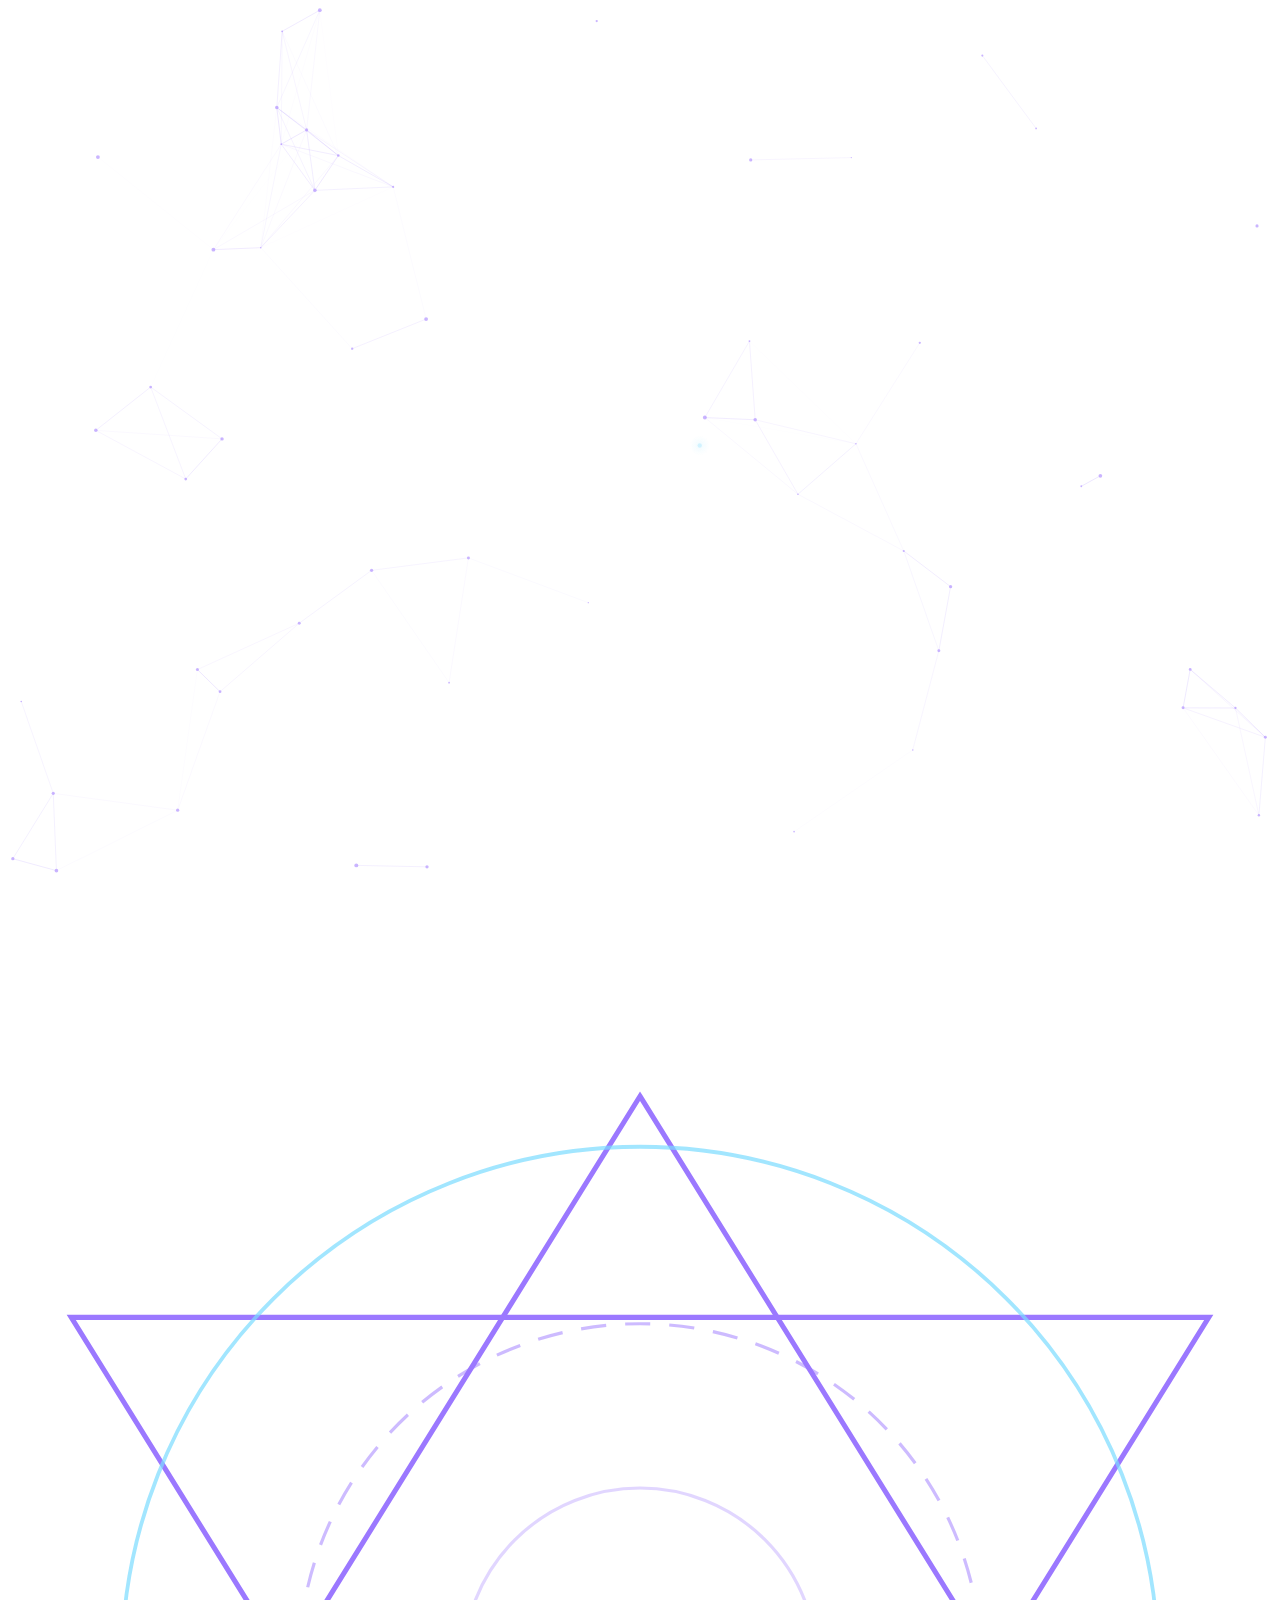
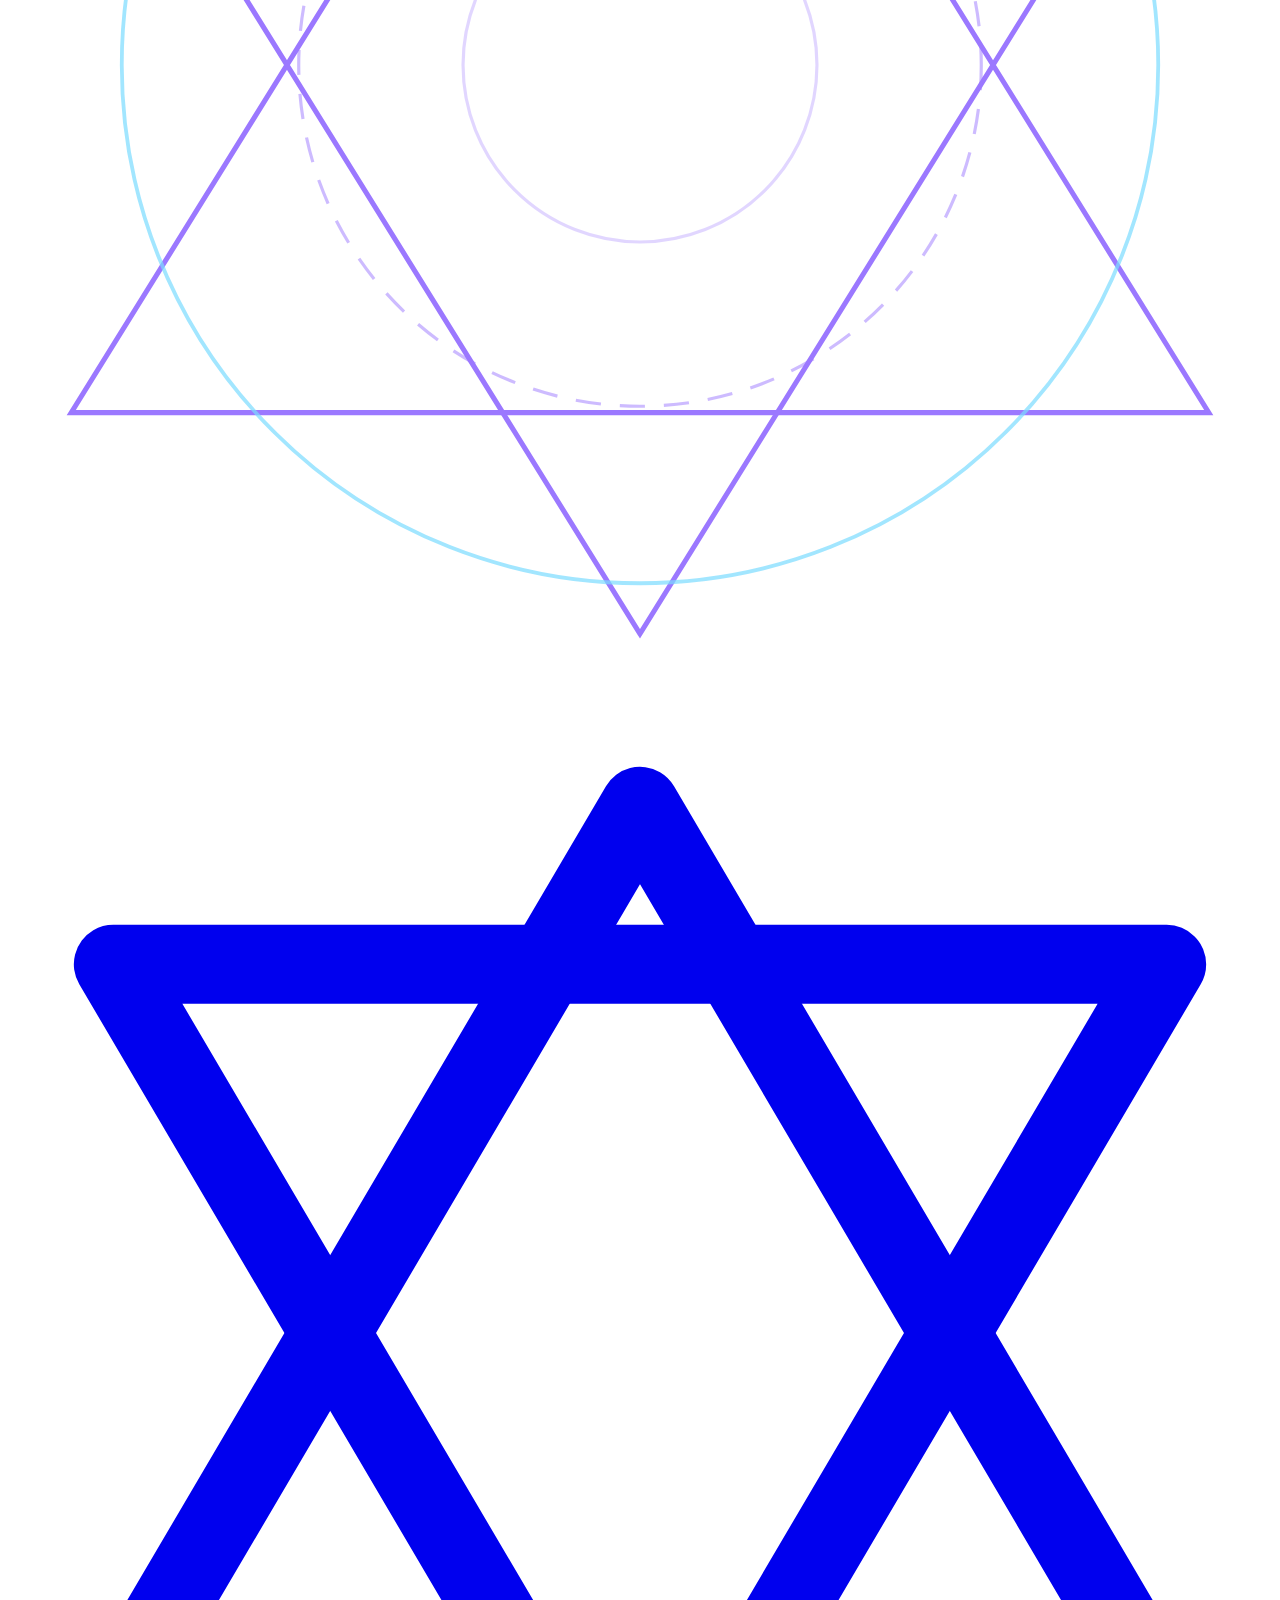
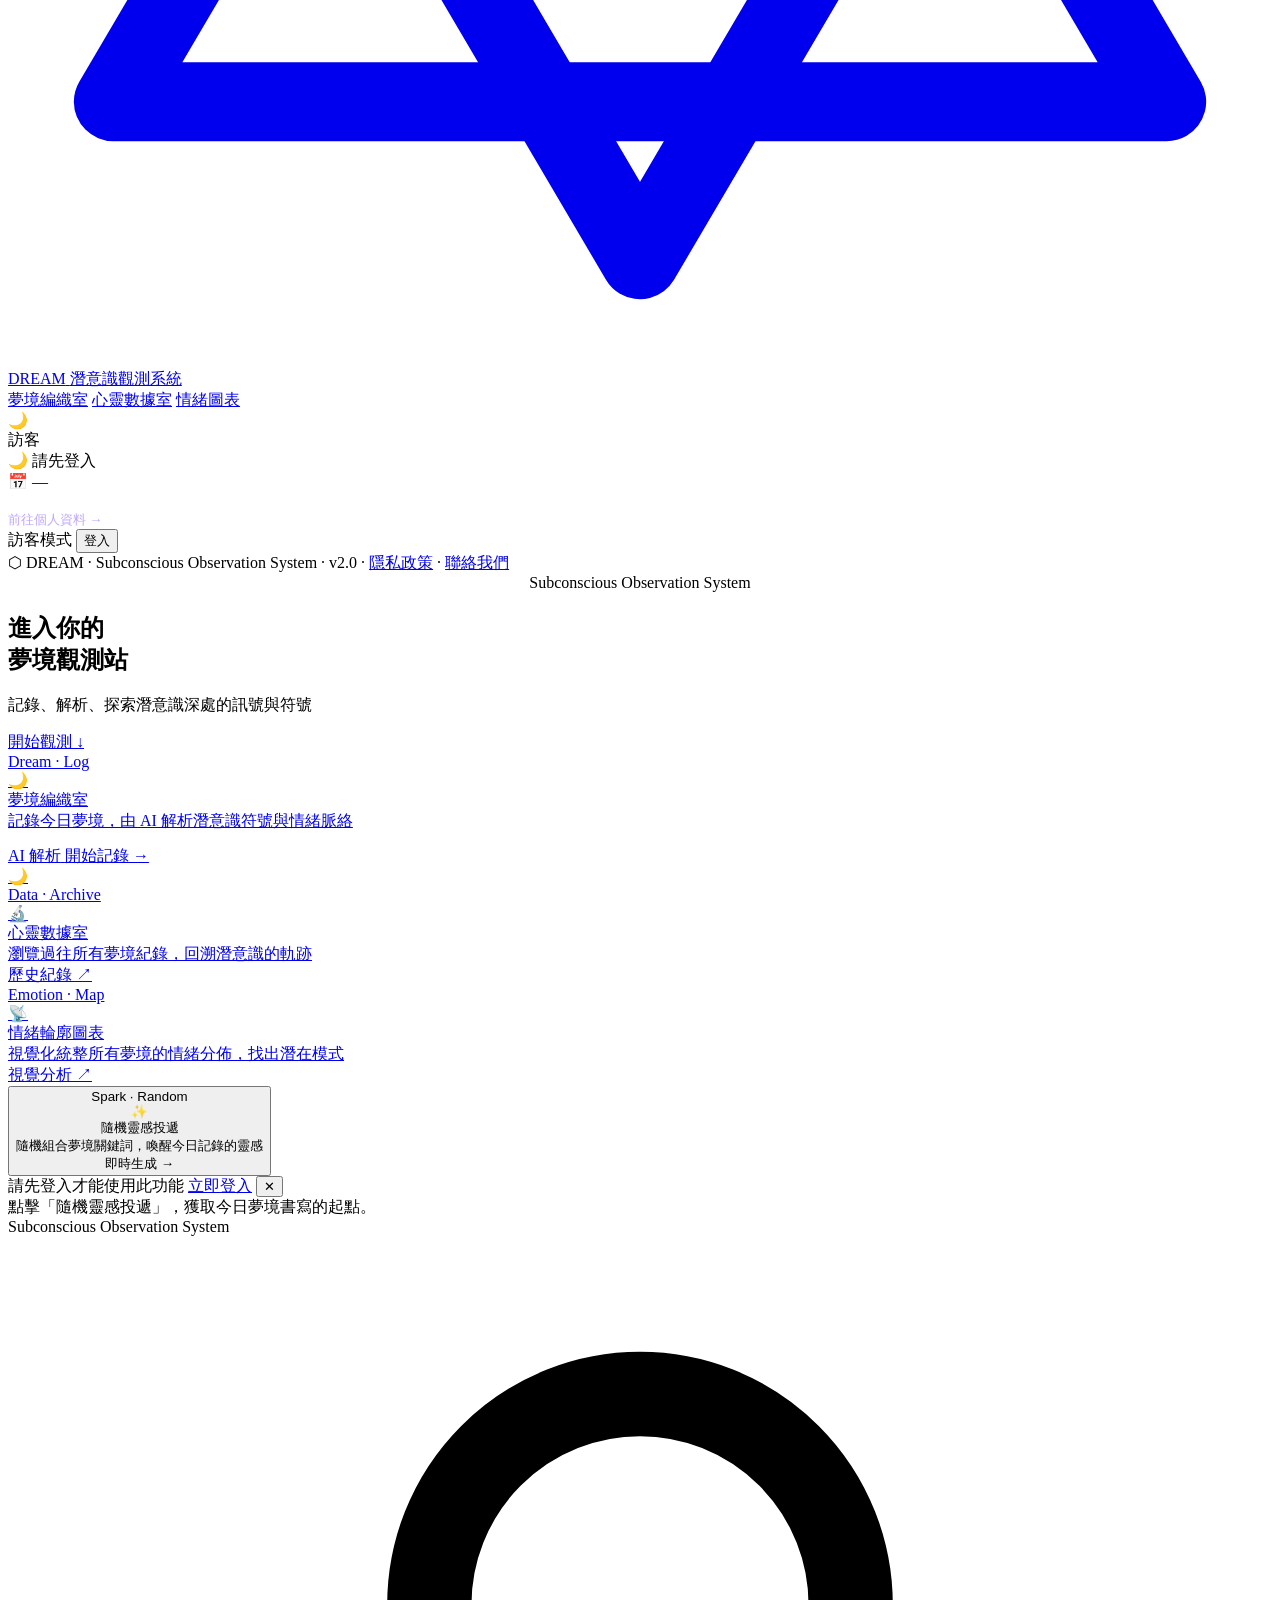
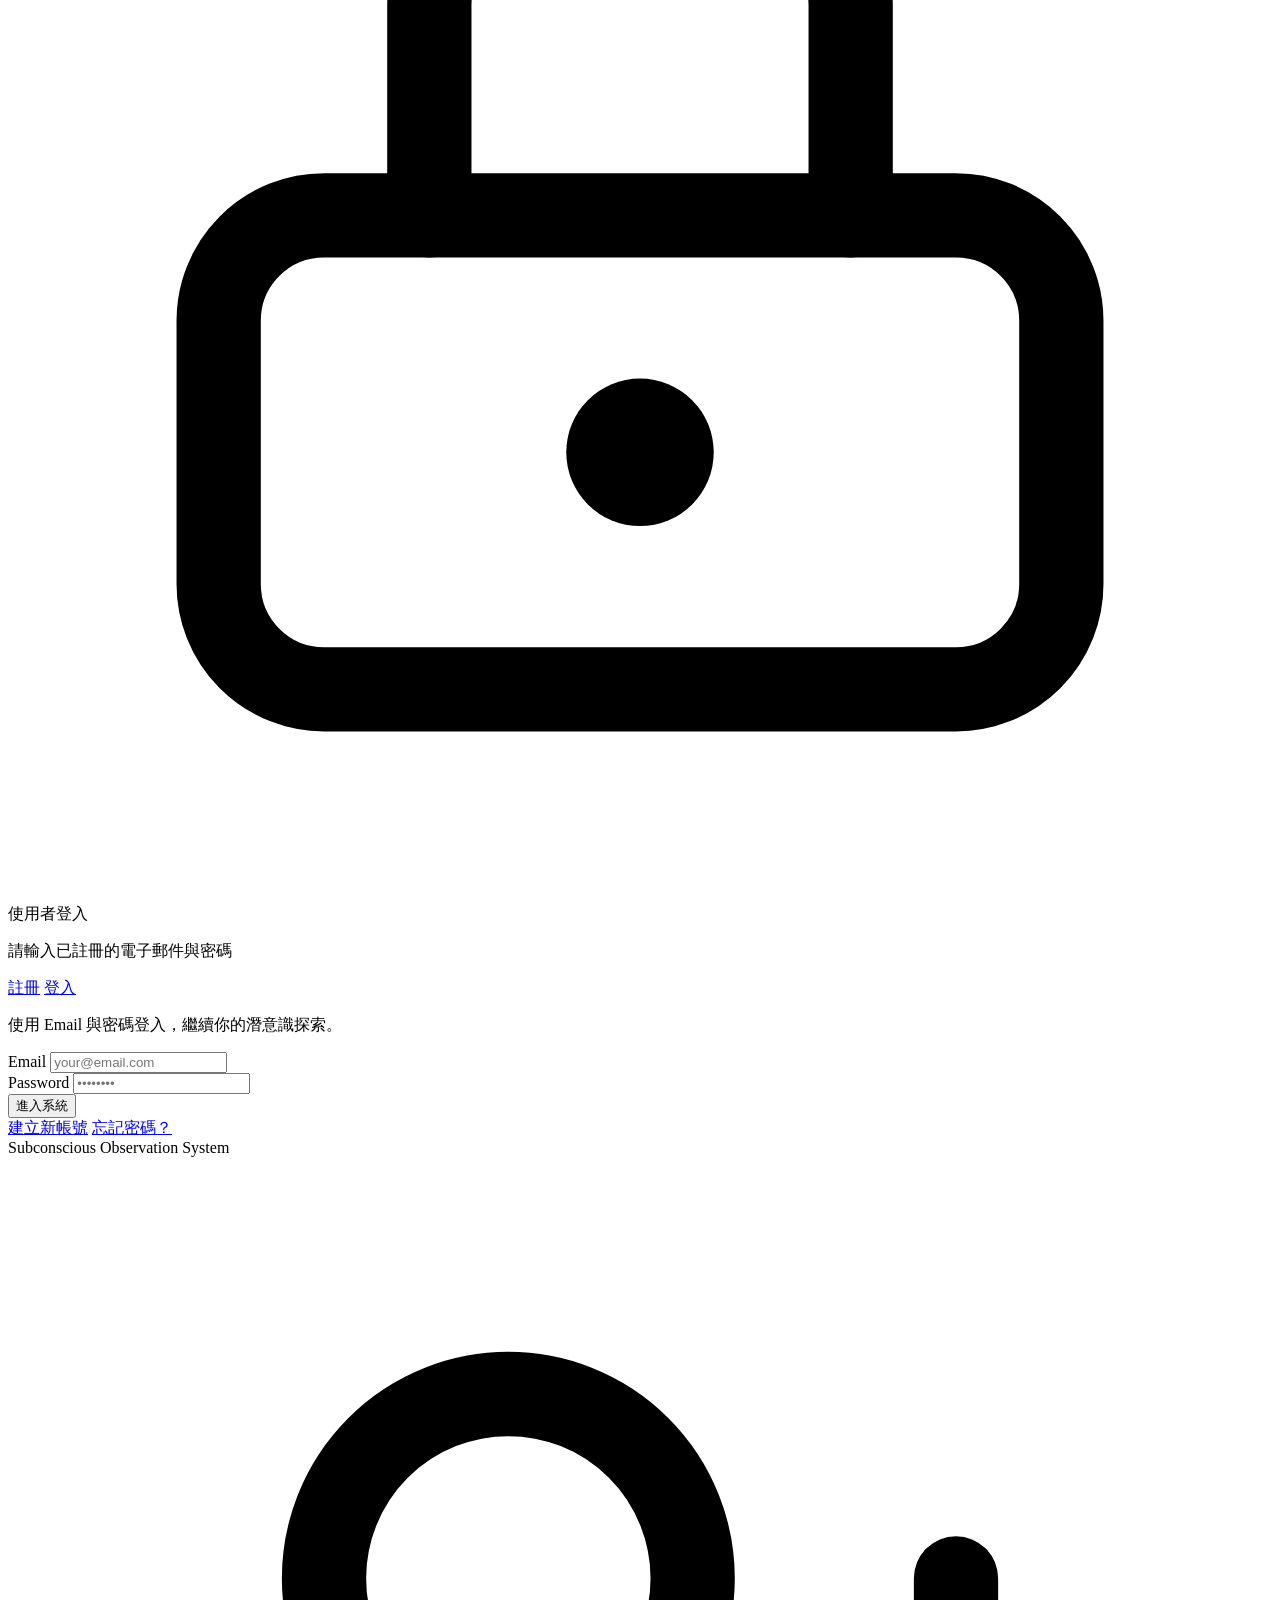
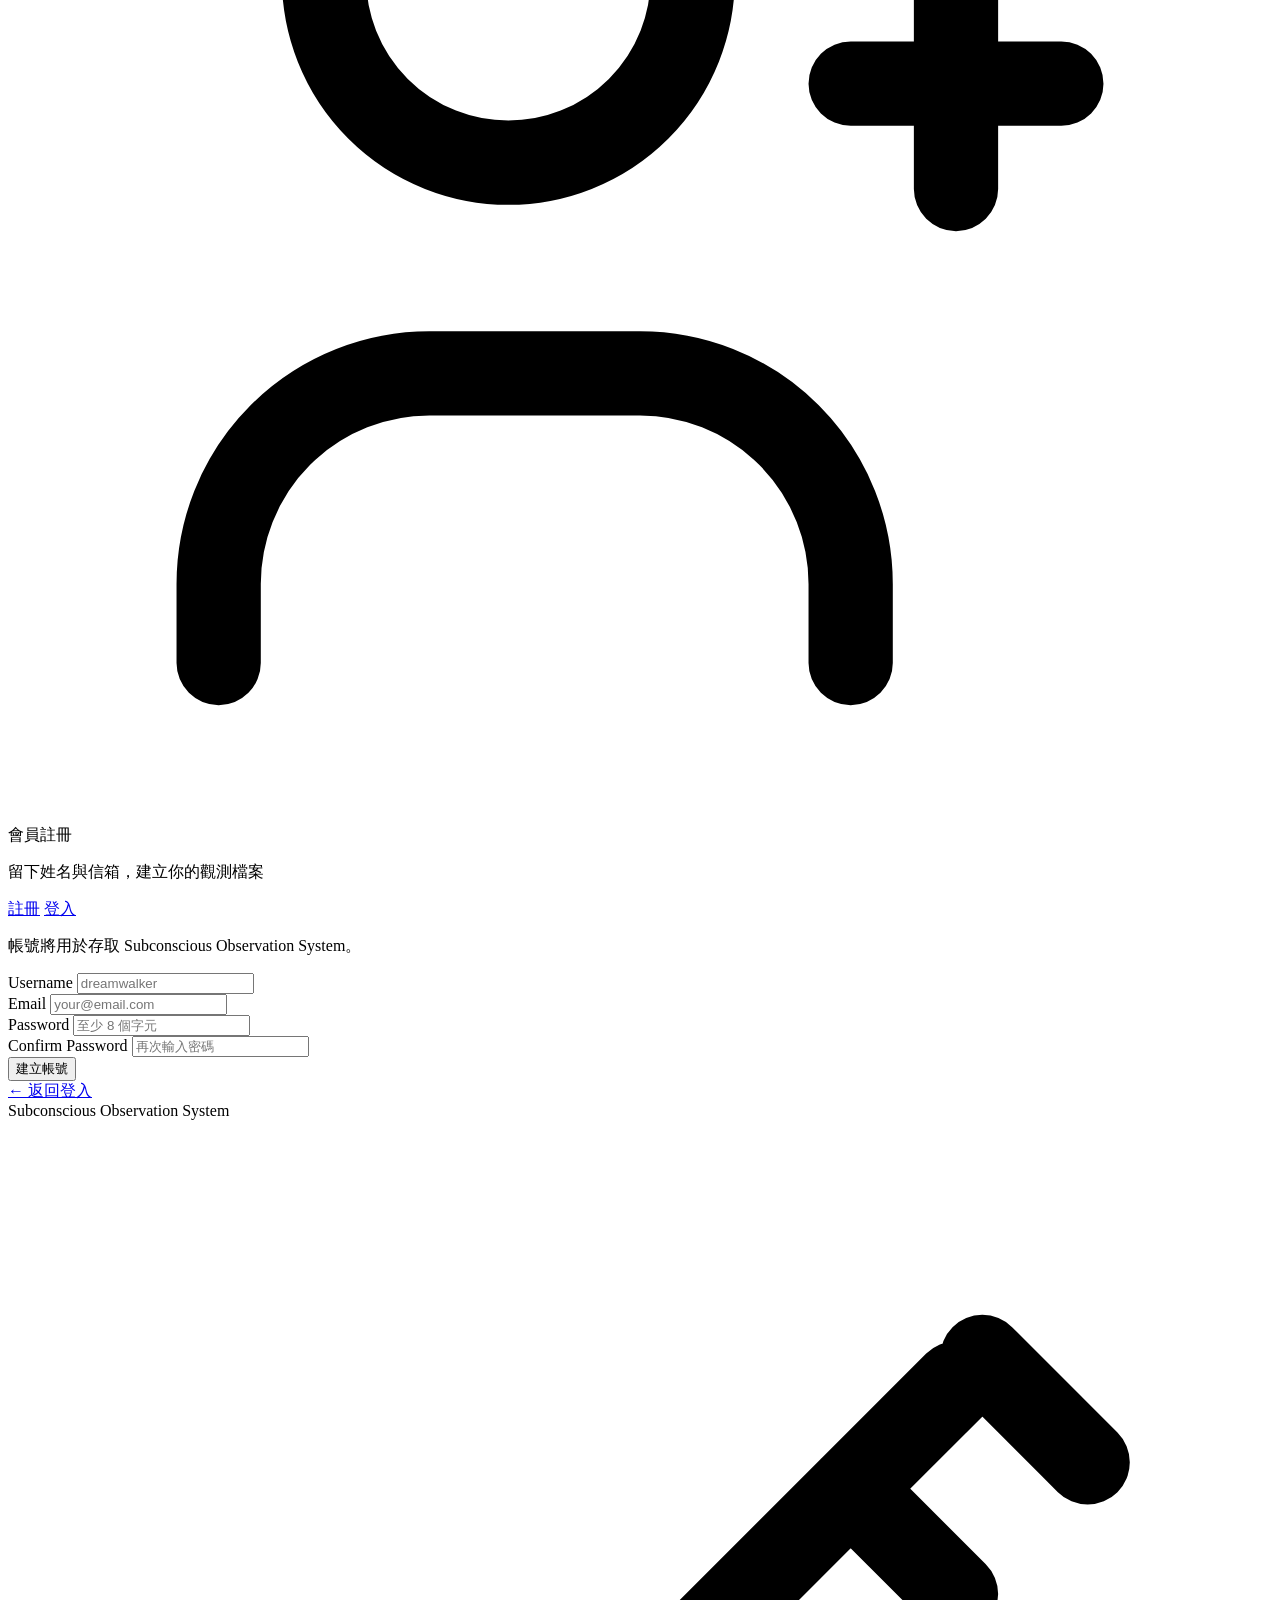
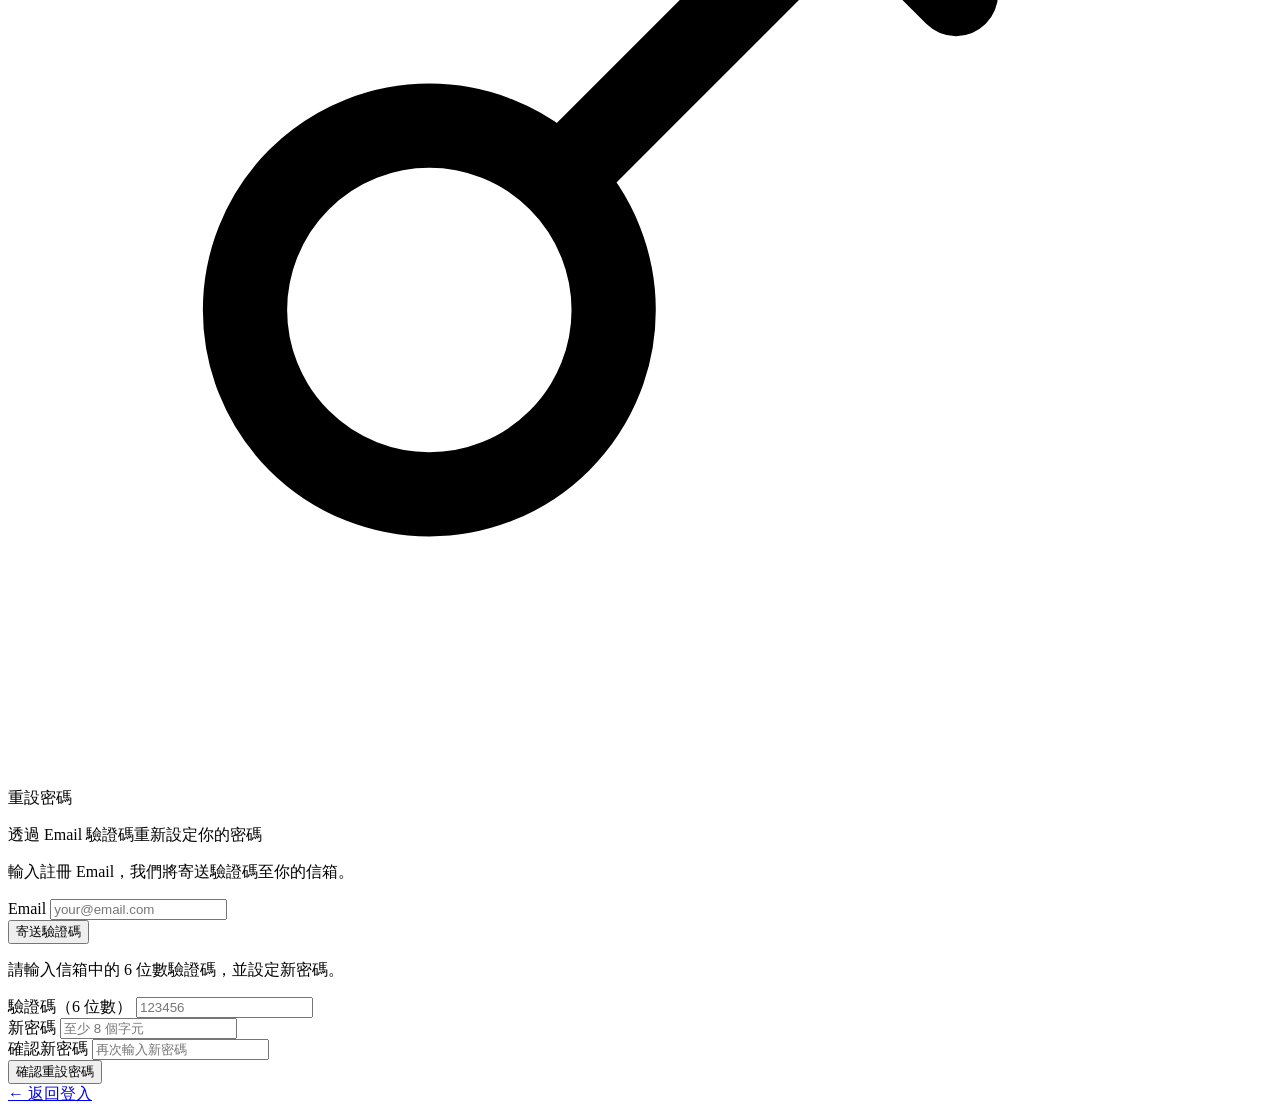
==== commit 430125a1: "新增隱私政策 聯絡我們" ====
--- a/templates/index.html
+++ b/templates/index.html
@@ -77,9 +77,9 @@
             <span class="footer-sep">·</span>
             <span>v2.0</span>
             <span class="footer-sep">·</span>
-            <a href="#" class="footer-link">隱私政策</a>
+            <a href="https://www.instagram.com/ryanzheng_zl/" class="footer-link">隱私政策</a>
             <span class="footer-sep">·</span>
-            <a href="#" class="footer-link">聯絡我們</a>
+            <a href="https://www.instagram.com/t.f._like0831/" class="footer-link">聯絡我們</a>
         </div>
     </footer>
 
